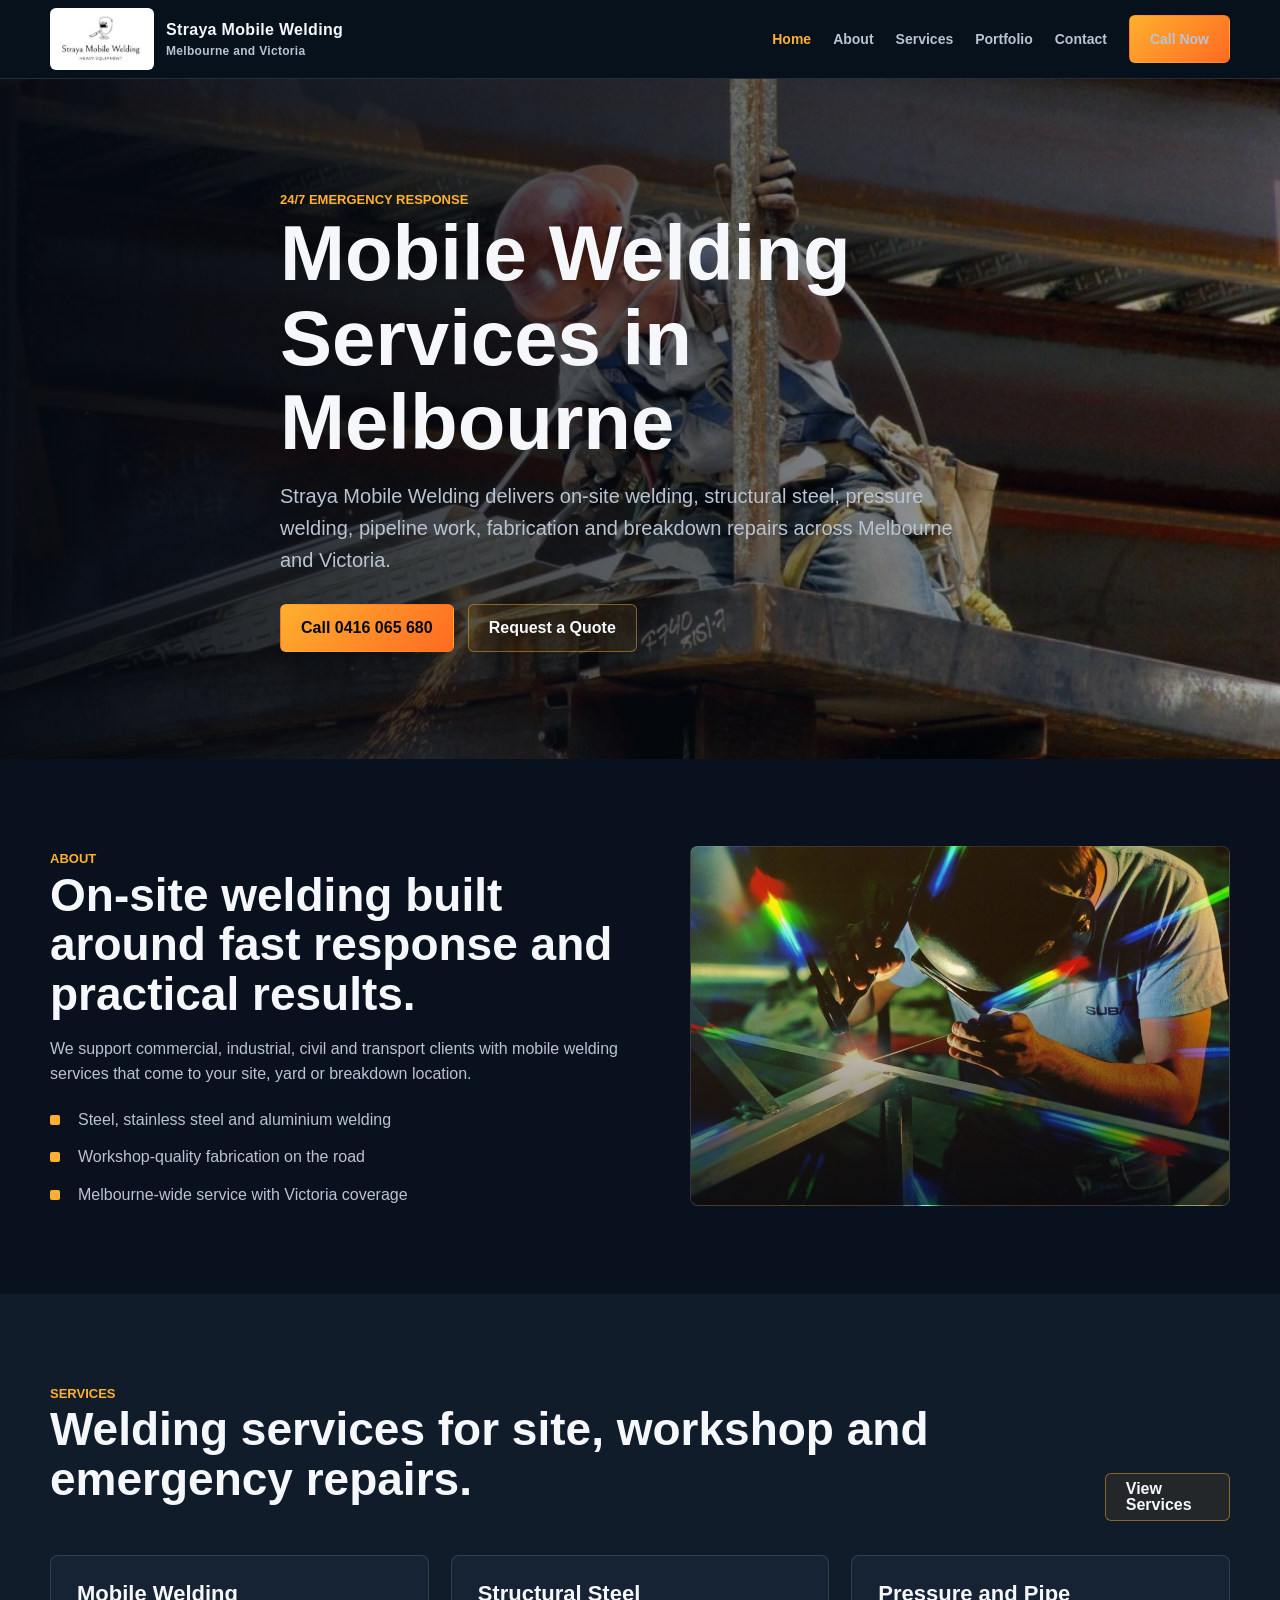
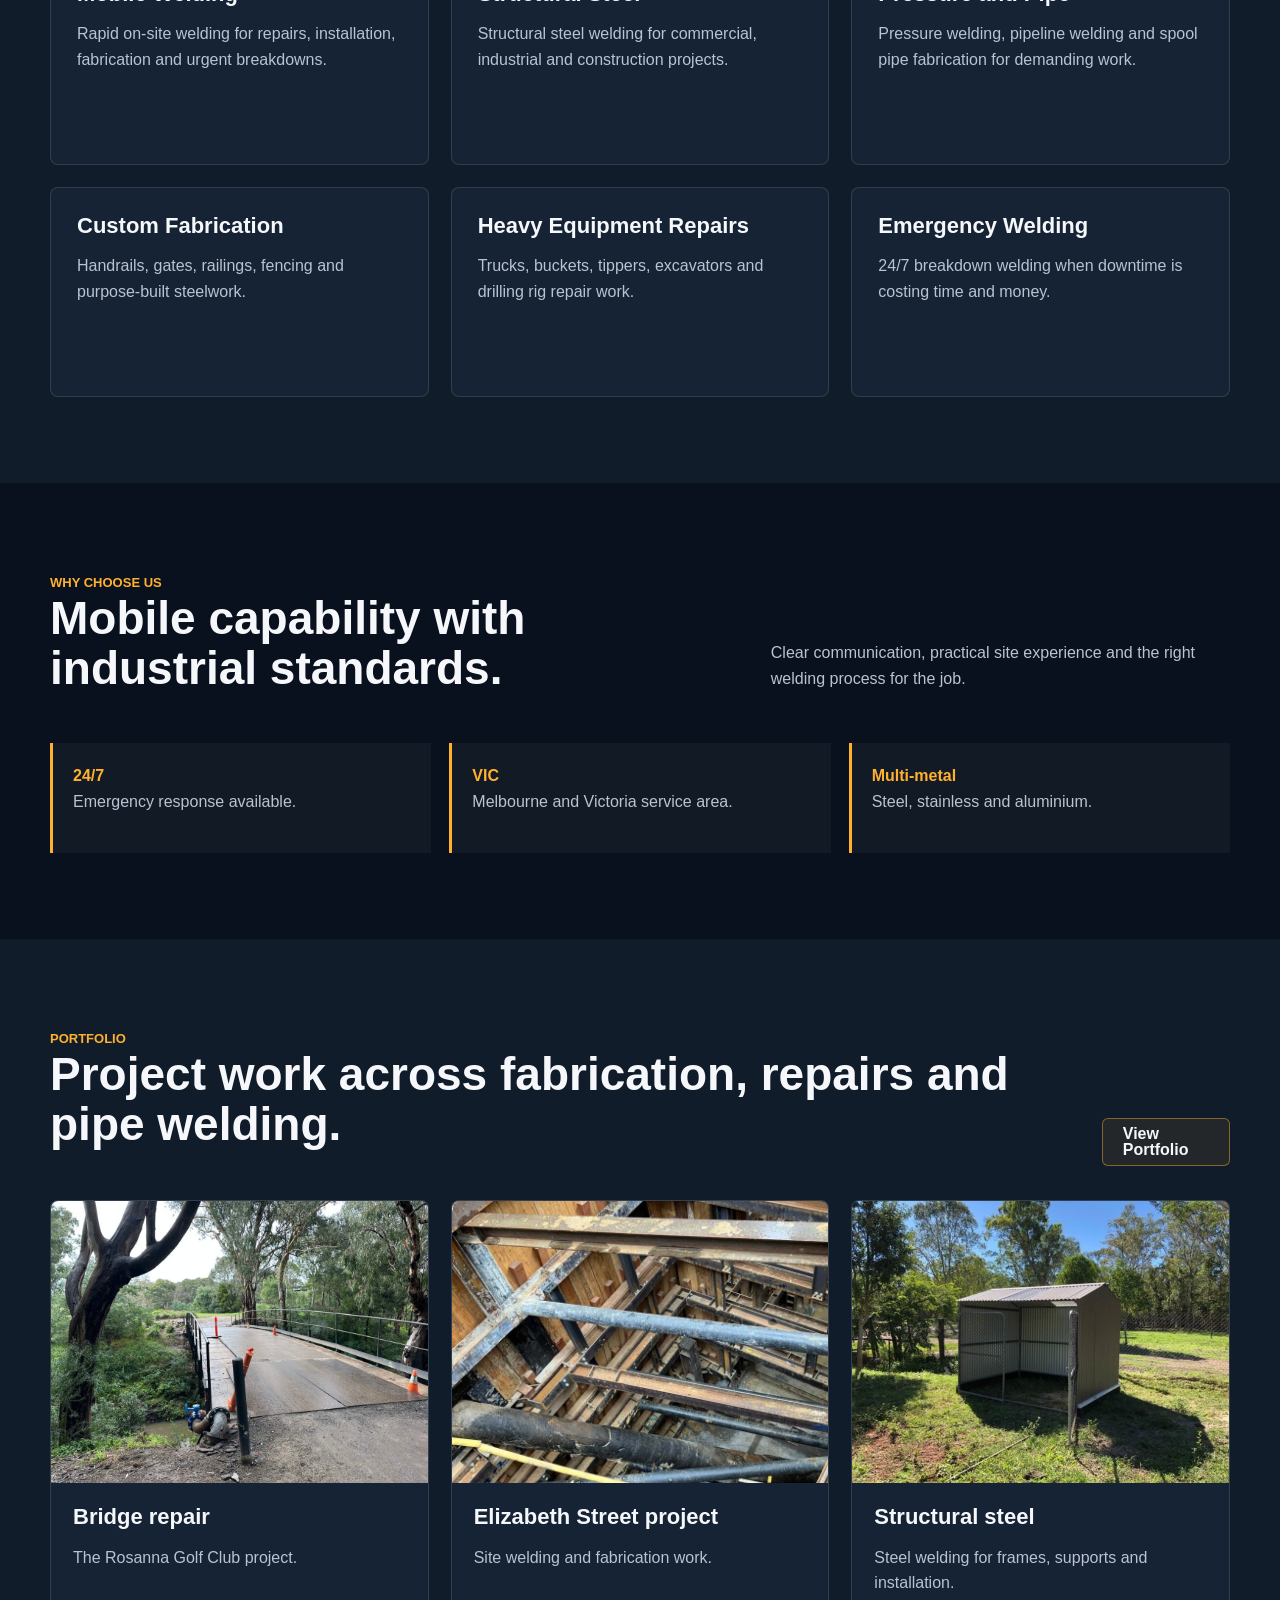
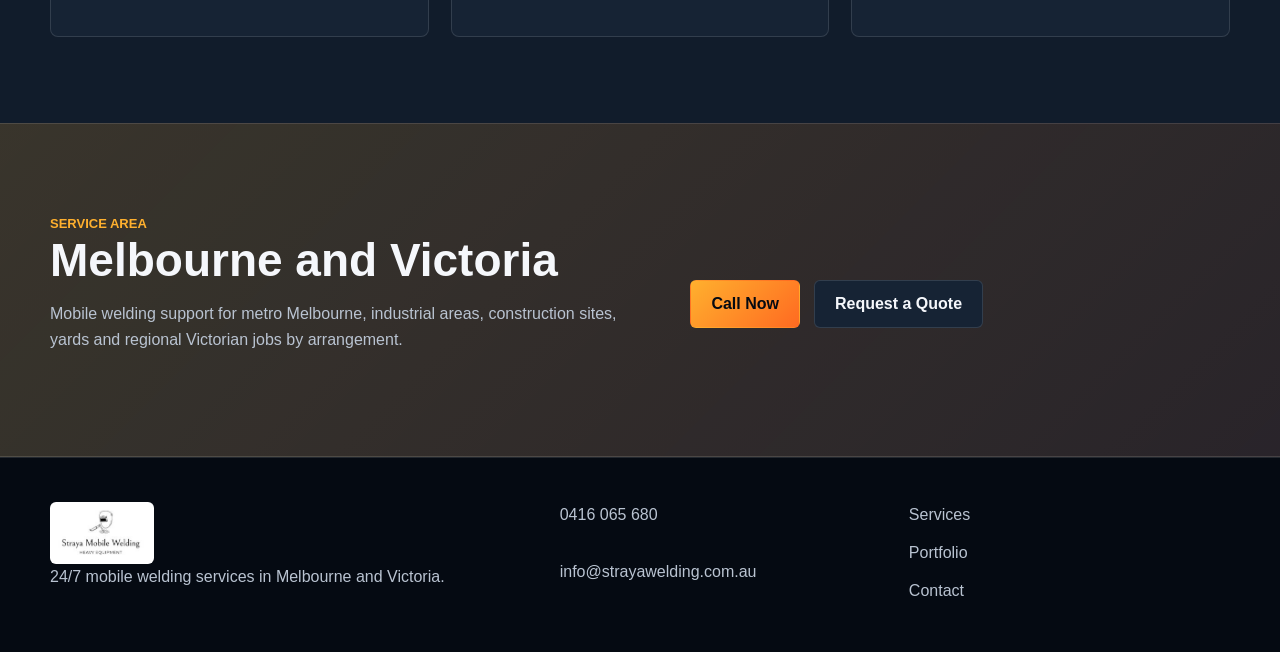
==== index.html @ a780e0a4 "Initial Straya Mobile Welding website rebuild" ====
<!doctype html>
<html lang="en-AU">
<head>
  <meta charset="utf-8">
  <meta name="viewport" content="width=device-width, initial-scale=1">
  <title>Straya Mobile Welding | 24/7 Mobile Welding Services in Melbourne</title>
  <meta name="description" content="Straya Mobile Welding provides 24/7 mobile welding, structural steel, pressure welding, pipeline welding and fabrication services across Melbourne and Victoria.">
  <meta property="og:title" content="Straya Mobile Welding">
  <meta property="og:description" content="24/7 mobile welding services in Melbourne and Victoria.">
  <meta property="og:type" content="website">
  <meta property="og:url" content="https://strayawelding.com.au/">
  <meta property="og:image" content="https://strayawelding.com.au/assets/images/mobile-welding-01.jpg">
  <link rel="stylesheet" href="css/styles.css">
  <script type="application/ld+json">{"@context":"https://schema.org","@type":["LocalBusiness","ProfessionalService"],"name":"Straya Mobile Welding","image":"https://strayawelding.com.au/assets/images/mobile-welding-01.jpg","url":"https://strayawelding.com.au/","telephone":"+61416065680","email":"info@strayawelding.com.au","areaServed":["Melbourne","Victoria"],"priceRange":"$$","description":"24/7 mobile welding services in Melbourne and Victoria."}</script>
</head>
<body>
  <header class="site-header">
    <div class="container nav">
      <a class="brand" href="index.html"><span class="logo-box"><img src="assets/images/logo/straya-mobile-welding-logo.jpg" alt="Straya Mobile Welding logo"></span><span>Straya Mobile Welding<small>Melbourne and Victoria</small></span></a>
      <button class="menu-toggle" data-menu-toggle aria-expanded="false" aria-label="Open menu">=</button>
      <nav class="menu" data-menu>
        <a class="active" href="index.html">Home</a><a href="about.html">About</a><a href="services.html">Services</a><a href="portfolio.html">Portfolio</a><a href="contact.html">Contact</a>
        <a class="btn btn-primary" href="tel:0416065680">Call Now</a>
      </nav>
    </div>
  </header>
  <main>
    <section class="hero">
      <div class="container hero-content">
        <span class="eyebrow">24/7 emergency response</span>
        <h1>Mobile Welding Services in Melbourne</h1>
        <p class="lead">Straya Mobile Welding delivers on-site welding, structural steel, pressure welding, pipeline work, fabrication and breakdown repairs across Melbourne and Victoria.</p>
        <div class="actions"><a class="btn btn-primary" href="tel:0416065680">Call 0416 065 680</a><a class="btn btn-secondary" href="contact.html">Request a Quote</a></div>
      </div>
    </section>
    <section class="section">
      <div class="container split">
        <div>
          <span class="eyebrow">About</span>
          <h2>On-site welding built around fast response and practical results.</h2>
          <p>We support commercial, industrial, civil and transport clients with mobile welding services that come to your site, yard or breakdown location.</p>
          <ul class="feature-list"><li>Steel, stainless steel and aluminium welding</li><li>Workshop-quality fabrication on the road</li><li>Melbourne-wide service with Victoria coverage</li></ul>
        </div>
        <div class="media-panel" aria-hidden="true"></div>
      </div>
    </section>
    <section class="section alt">
      <div class="container">
        <div class="section-head"><div><span class="eyebrow">Services</span><h2>Welding services for site, workshop and emergency repairs.</h2></div><a class="btn btn-secondary" href="services.html">View Services</a></div>
        <div class="grid grid-3">
          <article class="card service-card"><h3>Mobile Welding</h3><p>Rapid on-site welding for repairs, installation, fabrication and urgent breakdowns.</p></article>
          <article class="card service-card"><h3>Structural Steel</h3><p>Structural steel welding for commercial, industrial and construction projects.</p></article>
          <article class="card service-card"><h3>Pressure and Pipe</h3><p>Pressure welding, pipeline welding and spool pipe fabrication for demanding work.</p></article>
          <article class="card service-card"><h3>Custom Fabrication</h3><p>Handrails, gates, railings, fencing and purpose-built steelwork.</p></article>
          <article class="card service-card"><h3>Heavy Equipment Repairs</h3><p>Trucks, buckets, tippers, excavators and drilling rig repair work.</p></article>
          <article class="card service-card"><h3>Emergency Welding</h3><p>24/7 breakdown welding when downtime is costing time and money.</p></article>
        </div>
      </div>
    </section>
    <section class="section">
      <div class="container">
        <div class="section-head"><div><span class="eyebrow">Why choose us</span><h2>Mobile capability with industrial standards.</h2></div><p>Clear communication, practical site experience and the right welding process for the job.</p></div>
        <div class="stats"><div class="stat"><strong>24/7</strong><p>Emergency response available.</p></div><div class="stat"><strong>VIC</strong><p>Melbourne and Victoria service area.</p></div><div class="stat"><strong>Multi-metal</strong><p>Steel, stainless and aluminium.</p></div></div>
      </div>
    </section>
    <section class="section alt">
      <div class="container">
        <div class="section-head"><div><span class="eyebrow">Portfolio</span><h2>Project work across fabrication, repairs and pipe welding.</h2></div><a class="btn btn-secondary" href="portfolio.html">View Portfolio</a></div>
        <div class="grid grid-3">
          <article class="card project-preview"><img src="assets/images/portfolio/bridge-repair-rosanna-golf-club-01.jpg" alt="Bridge repair project at The Rosanna Golf Club" loading="lazy"><div><h3>Bridge repair</h3><p>The Rosanna Golf Club project.</p></div></article>
          <article class="card project-preview"><img src="assets/images/portfolio/elizabeth-street-project-01.jpg" alt="Elizabeth Street welding project" loading="lazy"><div><h3>Elizabeth Street project</h3><p>Site welding and fabrication work.</p></div></article>
          <article class="card project-preview"><img src="assets/images/portfolio/structural-steel-welding-01.jpg" alt="Structural steel welding project" loading="lazy"><div><h3>Structural steel</h3><p>Steel welding for frames, supports and installation.</p></div></article>
        </div>
      </div>
    </section>
    <section class="section cta"><div class="container split"><div><span class="eyebrow">Service area</span><h2>Melbourne and Victoria</h2><p>Mobile welding support for metro Melbourne, industrial areas, construction sites, yards and regional Victorian jobs by arrangement.</p></div><div class="actions"><a class="btn btn-primary" href="tel:0416065680">Call Now</a><a class="btn btn-dark" href="contact.html">Request a Quote</a></div></div></section>
  </main>
  <footer class="site-footer"><div class="container footer-grid"><div><span class="logo-box"><img src="assets/images/logo/straya-mobile-welding-logo.jpg" alt="Straya Mobile Welding logo"></span><p>24/7 mobile welding services in Melbourne and Victoria.</p></div><div class="footer-links"><a href="tel:0416065680">0416 065 680</a><a href="mailto:info@strayawelding.com.au">info@strayawelding.com.au</a></div><div class="footer-links"><a href="services.html">Services</a><a href="portfolio.html">Portfolio</a><a href="contact.html">Contact</a></div></div></footer>
  <script src="js/main.js"></script>
</body>
</html>
---- css/styles.css ----
:root {
  --bg: #08111d;
  --bg-soft: #111c2b;
  --panel: #162334;
  --panel-2: #1d2b3c;
  --text: #f5f7fb;
  --muted: #b9c3d1;
  --line: rgba(255, 255, 255, 0.12);
  --accent: #ffb02e;
  --accent-2: #ff6a21;
  --dark: #050a12;
  --max: 1180px;
}

* {
  box-sizing: border-box;
}

body {
  margin: 0;
  font-family: Arial, Helvetica, sans-serif;
  color: var(--text);
  background: var(--bg);
  line-height: 1.6;
}

img {
  max-width: 100%;
  display: block;
}

a {
  color: inherit;
  text-decoration: none;
}

.container {
  width: min(100% - 32px, var(--max));
  margin: 0 auto;
}

.site-header {
  position: sticky;
  top: 0;
  z-index: 20;
  background: rgba(8, 17, 29, 0.94);
  border-bottom: 1px solid var(--line);
  backdrop-filter: blur(12px);
}

.nav {
  min-height: 78px;
  display: flex;
  align-items: center;
  justify-content: space-between;
  gap: 18px;
}

.brand {
  display: flex;
  align-items: center;
  gap: 12px;
  font-weight: 800;
  letter-spacing: 0.02em;
}

.logo-box {
  width: 104px;
  height: 62px;
  display: grid;
  place-items: center;
  padding: 5px;
  border-radius: 6px;
  background: #fff;
}

.logo-box img {
  width: 100%;
  height: 100%;
  object-fit: contain;
}

.brand small {
  display: block;
  color: var(--muted);
  font-size: 12px;
  font-weight: 700;
}

.menu {
  display: flex;
  align-items: center;
  gap: 22px;
}

.menu a {
  color: var(--muted);
  font-weight: 700;
  font-size: 14px;
}

.menu a:hover,
.menu a.active {
  color: var(--accent);
}

.menu-toggle {
  display: none;
  border: 1px solid var(--line);
  background: var(--panel);
  color: var(--text);
  border-radius: 6px;
  width: 44px;
  height: 44px;
  font-size: 22px;
}

.btn {
  display: inline-flex;
  align-items: center;
  justify-content: center;
  min-height: 48px;
  padding: 0 20px;
  border-radius: 6px;
  border: 1px solid transparent;
  font-weight: 800;
  line-height: 1;
  cursor: pointer;
}

.btn-primary {
  color: var(--dark);
  background: linear-gradient(135deg, var(--accent), var(--accent-2));
}

.btn-secondary {
  color: var(--text);
  border-color: rgba(255, 176, 46, 0.45);
  background: rgba(255, 176, 46, 0.08);
}

.btn-dark {
  color: var(--text);
  background: var(--panel);
  border-color: var(--line);
}

.hero {
  min-height: 680px;
  display: grid;
  align-items: center;
  position: relative;
  overflow: hidden;
  background:
    linear-gradient(90deg, rgba(5, 10, 18, 0.95), rgba(5, 10, 18, 0.7) 44%, rgba(5, 10, 18, 0.22)),
    url("../assets/images/mobile-welding-01.jpg") center right / cover no-repeat;
}

.hero-content {
  max-width: 720px;
  padding: 86px 0;
}

.eyebrow {
  color: var(--accent);
  text-transform: uppercase;
  font-size: 13px;
  font-weight: 900;
}

h1,
h2,
h3 {
  margin: 0 0 16px;
  line-height: 1.08;
}

h1 {
  font-size: clamp(42px, 7vw, 78px);
}

h2 {
  font-size: clamp(30px, 4vw, 46px);
}

h3 {
  font-size: 22px;
}

p {
  margin: 0 0 18px;
  color: var(--muted);
}

.lead {
  font-size: 20px;
  max-width: 680px;
}

.actions {
  display: flex;
  flex-wrap: wrap;
  gap: 14px;
  margin-top: 28px;
}

.section {
  padding: 86px 0;
}

.section.alt {
  background: var(--bg-soft);
}

.section-head {
  display: flex;
  justify-content: space-between;
  align-items: end;
  gap: 28px;
  margin-bottom: 34px;
}

.section-head p {
  max-width: 560px;
}

.grid {
  display: grid;
  gap: 22px;
}

.grid-2 {
  grid-template-columns: repeat(2, minmax(0, 1fr));
}

.grid-3 {
  grid-template-columns: repeat(3, minmax(0, 1fr));
}

.card {
  background: var(--panel);
  border: 1px solid var(--line);
  border-radius: 8px;
  padding: 26px;
}

.card strong,
.stat strong {
  color: var(--accent);
}

.service-card {
  min-height: 210px;
}

.split {
  display: grid;
  grid-template-columns: 1.05fr 0.95fr;
  gap: 44px;
  align-items: center;
}

.feature-list {
  list-style: none;
  padding: 0;
  margin: 20px 0 0;
  display: grid;
  gap: 12px;
}

.feature-list li {
  padding-left: 28px;
  position: relative;
  color: var(--muted);
}

.feature-list li::before {
  content: "";
  position: absolute;
  left: 0;
  top: 8px;
  width: 10px;
  height: 10px;
  background: var(--accent);
  border-radius: 2px;
}

.media-panel {
  min-height: 360px;
  border-radius: 8px;
  border: 1px solid var(--line);
  background:
    linear-gradient(135deg, rgba(255, 176, 46, 0.18), rgba(255, 106, 33, 0.08)),
    url("../assets/images/fabrication-01.jpg") center / cover no-repeat;
  position: relative;
  overflow: hidden;
}

.media-panel::after {
  content: "";
  position: absolute;
  inset: 0;
  background: linear-gradient(180deg, transparent 35%, rgba(5, 10, 18, 0.72));
}

.stats {
  display: grid;
  grid-template-columns: repeat(3, minmax(0, 1fr));
  gap: 18px;
  margin-top: 28px;
}

.stat {
  padding: 20px;
  border-left: 3px solid var(--accent);
  background: rgba(255, 255, 255, 0.04);
}

.portfolio-card {
  min-height: 190px;
}

.image-card {
  overflow: hidden;
  padding: 0;
}

.image-card a {
  display: grid;
  color: inherit;
}

.image-card img {
  width: 100%;
  aspect-ratio: 4 / 3;
  object-fit: cover;
  background: var(--panel-2);
}

.image-card-body {
  padding: 18px;
}

.image-card-body h3 {
  font-size: 18px;
  margin-bottom: 8px;
}

.gallery-section + .gallery-section {
  margin-top: 54px;
}

.gallery-section h2 {
  font-size: clamp(26px, 3vw, 36px);
}

.gallery-grid {
  display: grid;
  grid-template-columns: repeat(3, minmax(0, 1fr));
  gap: 20px;
}

.project-preview {
  padding: 0;
  overflow: hidden;
}

.project-preview img {
  width: 100%;
  aspect-ratio: 4 / 3;
  object-fit: cover;
}

.project-preview div {
  padding: 22px;
}

.cta {
  background: linear-gradient(135deg, rgba(255, 176, 46, 0.17), rgba(255, 106, 33, 0.1)), var(--bg-soft);
  border-top: 1px solid var(--line);
  border-bottom: 1px solid var(--line);
}

.page-hero {
  padding: 94px 0 70px;
  background:
    linear-gradient(90deg, rgba(5, 10, 18, 0.96), rgba(8, 17, 29, 0.86)),
    url("../assets/images/structural-steel-01.jpg") center / cover no-repeat;
}

.form {
  display: grid;
  gap: 16px;
}

.form-row {
  display: grid;
  grid-template-columns: repeat(2, minmax(0, 1fr));
  gap: 16px;
}

label {
  display: grid;
  gap: 7px;
  color: var(--text);
  font-weight: 800;
}

input,
select,
textarea {
  width: 100%;
  border: 1px solid var(--line);
  border-radius: 6px;
  background: #0c1725;
  color: var(--text);
  padding: 13px 14px;
  font: inherit;
}

textarea {
  min-height: 150px;
  resize: vertical;
}

.hp-field {
  position: absolute;
  left: -9999px;
}

.notice {
  padding: 14px 16px;
  border-radius: 6px;
  margin-bottom: 18px;
  display: none;
}

.notice.show {
  display: block;
}

.notice.success {
  background: rgba(39, 174, 96, 0.16);
  border: 1px solid rgba(39, 174, 96, 0.5);
}

.notice.error {
  background: rgba(231, 76, 60, 0.16);
  border: 1px solid rgba(231, 76, 60, 0.5);
}

.site-footer {
  padding: 44px 0;
  background: var(--dark);
  border-top: 1px solid var(--line);
}

.footer-grid {
  display: grid;
  grid-template-columns: 1.2fr 0.8fr 0.8fr;
  gap: 28px;
}

.footer-links {
  display: grid;
  gap: 8px;
}

.footer-links a {
  color: var(--muted);
}

@media (max-width: 860px) {
  .menu-toggle {
    display: block;
  }

  .menu {
    position: absolute;
    top: 78px;
    left: 0;
    right: 0;
    display: none;
    flex-direction: column;
    align-items: stretch;
    padding: 18px 16px 24px;
    background: var(--bg);
    border-bottom: 1px solid var(--line);
  }

  .menu.open {
    display: flex;
  }

  .menu a,
  .menu .btn {
    width: 100%;
  }

  .hero {
    min-height: 620px;
    background-position: center;
  }

  .section-head,
  .split,
  .grid-2,
  .grid-3,
  .gallery-grid,
  .footer-grid,
  .form-row {
    grid-template-columns: 1fr;
  }

  .section-head {
    align-items: start;
  }

  .stats {
    grid-template-columns: 1fr;
  }
}

@media (max-width: 520px) {
  .container {
    width: min(100% - 24px, var(--max));
  }

  .hero-content {
    padding: 64px 0;
  }

  .actions .btn {
    width: 100%;
  }

  .section {
    padding: 64px 0;
  }
}
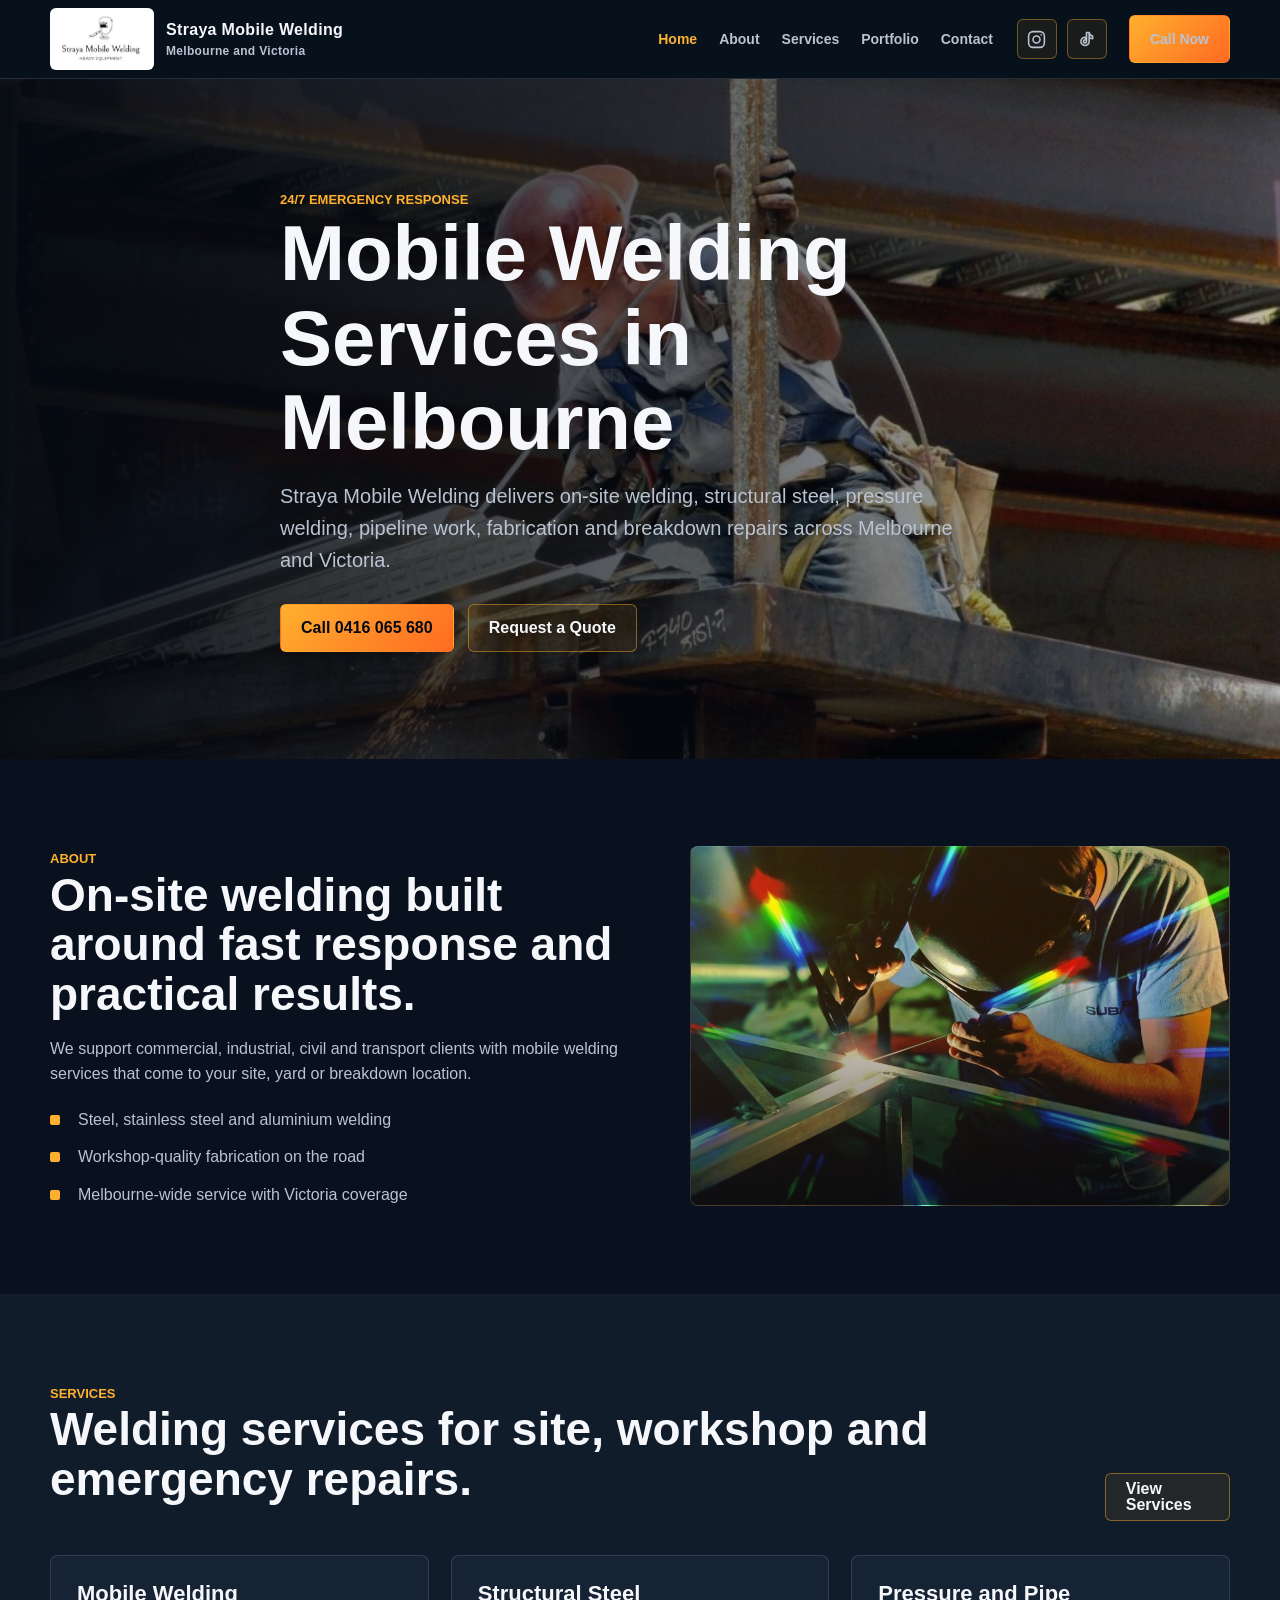
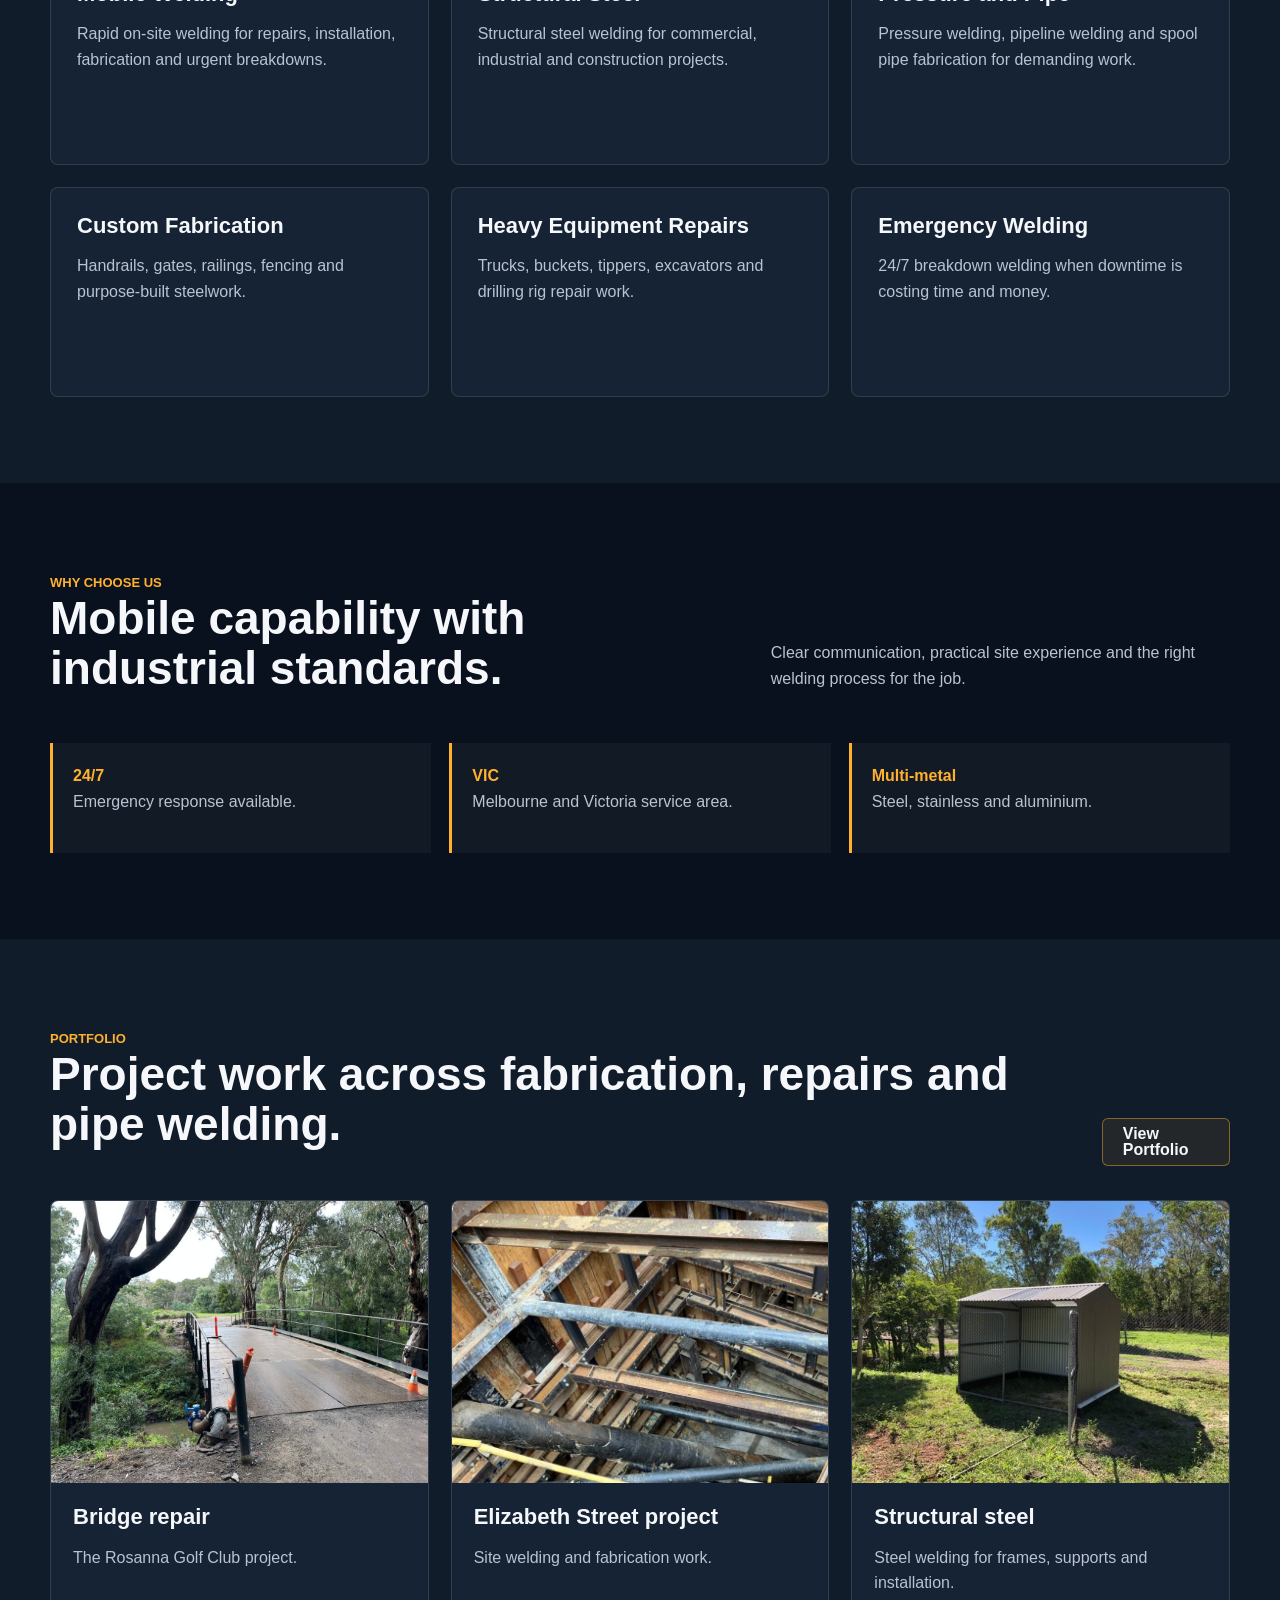
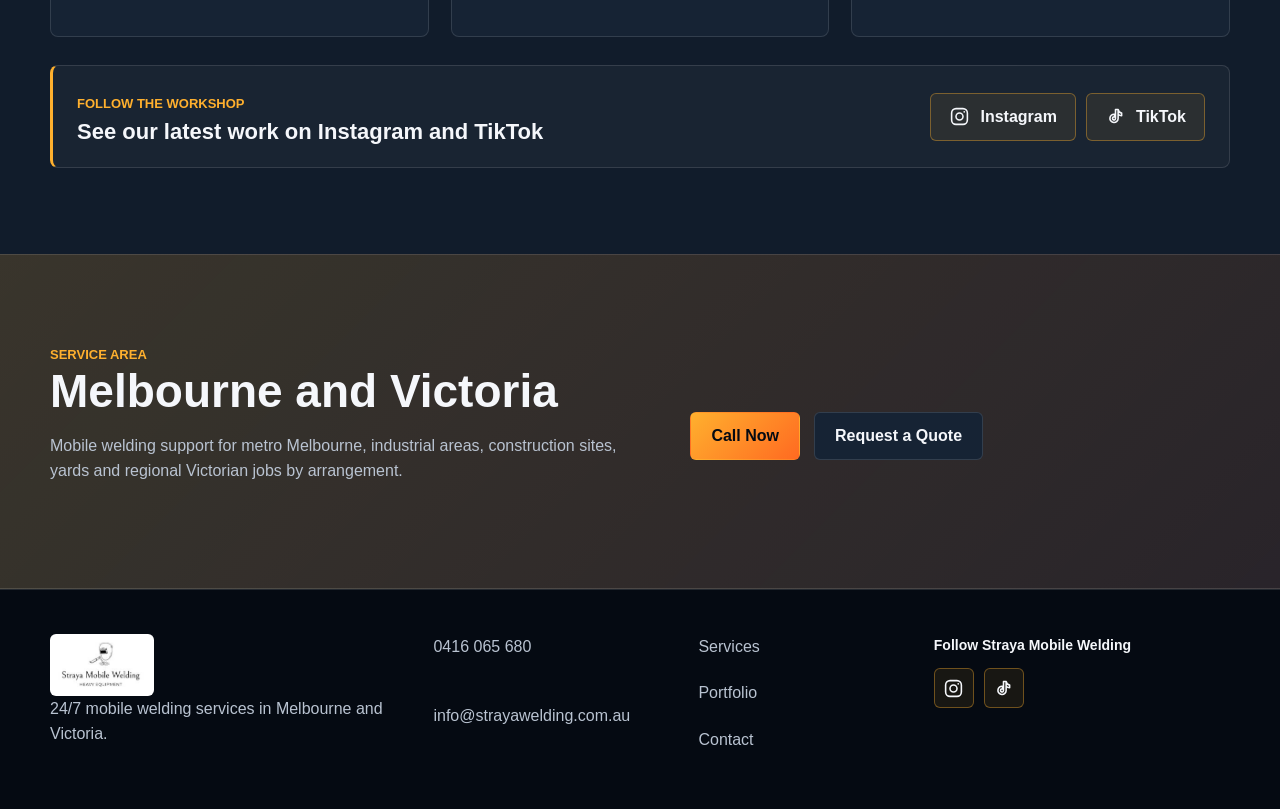
==== commit b2e1f96b: "Add Instagram and TikTok links" ====
--- a/index.html
+++ b/index.html
@@ -1,10 +1,11 @@
-<!doctype html>
+﻿<!doctype html>
 <html lang="en-AU">
 <head>
   <meta charset="utf-8">
   <meta name="viewport" content="width=device-width, initial-scale=1">
   <title>Straya Mobile Welding | 24/7 Mobile Welding Services in Melbourne</title>
   <meta name="description" content="Straya Mobile Welding provides 24/7 mobile welding, structural steel, pressure welding, pipeline welding and fabrication services across Melbourne and Victoria.">
+  <link rel="canonical" href="https://strayawelding.com.au/">
   <meta property="og:title" content="Straya Mobile Welding">
   <meta property="og:description" content="24/7 mobile welding services in Melbourne and Victoria.">
   <meta property="og:type" content="website">
@@ -16,10 +17,11 @@
 <body>
   <header class="site-header">
     <div class="container nav">
-      <a class="brand" href="index.html"><span class="logo-box"><img src="assets/images/logo/straya-mobile-welding-logo.jpg" alt="Straya Mobile Welding logo"></span><span>Straya Mobile Welding<small>Melbourne and Victoria</small></span></a>
+      <a class="brand" href="/"><span class="logo-box"><img src="assets/images/logo/straya-mobile-welding-logo.jpg" alt="Straya Mobile Welding logo"></span><span>Straya Mobile Welding<small>Melbourne and Victoria</small></span></a>
       <button class="menu-toggle" data-menu-toggle aria-expanded="false" aria-label="Open menu">=</button>
       <nav class="menu" data-menu>
-        <a class="active" href="index.html">Home</a><a href="about.html">About</a><a href="services.html">Services</a><a href="portfolio.html">Portfolio</a><a href="contact.html">Contact</a>
+        <a class="active" href="/">Home</a><a href="/about">About</a><a href="/services">Services</a><a href="/portfolio">Portfolio</a><a href="/contact">Contact</a>
+        <span class="nav-socials" aria-label="Social media"><a class="social-icon" href="https://www.instagram.com/strayametalfabrication/" target="_blank" rel="noopener noreferrer" aria-label="Straya Mobile Welding on Instagram"><svg aria-hidden="true" viewBox="0 0 24 24"><rect x="3" y="3" width="18" height="18" rx="5"></rect><circle cx="12" cy="12" r="4"></circle><circle class="icon-fill" cx="17.4" cy="6.7" r="1"></circle></svg></a><a class="social-icon" href="https://www.tiktok.com/@smf7445" target="_blank" rel="noopener noreferrer" aria-label="Straya Mobile Welding on TikTok"><svg aria-hidden="true" viewBox="0 0 24 24"><path d="M15 4v10.2a4.7 4.7 0 1 1-4-4.65v3.1a1.7 1.7 0 1 0 1 1.55V4h3Zm0 0c.4 2.3 1.75 3.65 4 4v3.1A7 7 0 0 1 15 9.4"></path></svg></a></span>
         <a class="btn btn-primary" href="tel:0416065680">Call Now</a>
       </nav>
     </div>
@@ -30,7 +32,7 @@
         <span class="eyebrow">24/7 emergency response</span>
         <h1>Mobile Welding Services in Melbourne</h1>
         <p class="lead">Straya Mobile Welding delivers on-site welding, structural steel, pressure welding, pipeline work, fabrication and breakdown repairs across Melbourne and Victoria.</p>
-        <div class="actions"><a class="btn btn-primary" href="tel:0416065680">Call 0416 065 680</a><a class="btn btn-secondary" href="contact.html">Request a Quote</a></div>
+        <div class="actions"><a class="btn btn-primary" href="tel:0416065680">Call 0416 065 680</a><a class="btn btn-secondary" href="/contact">Request a Quote</a></div>
       </div>
     </section>
     <section class="section">
@@ -46,7 +48,7 @@
     </section>
     <section class="section alt">
       <div class="container">
-        <div class="section-head"><div><span class="eyebrow">Services</span><h2>Welding services for site, workshop and emergency repairs.</h2></div><a class="btn btn-secondary" href="services.html">View Services</a></div>
+        <div class="section-head"><div><span class="eyebrow">Services</span><h2>Welding services for site, workshop and emergency repairs.</h2></div><a class="btn btn-secondary" href="/services">View Services</a></div>
         <div class="grid grid-3">
           <article class="card service-card"><h3>Mobile Welding</h3><p>Rapid on-site welding for repairs, installation, fabrication and urgent breakdowns.</p></article>
           <article class="card service-card"><h3>Structural Steel</h3><p>Structural steel welding for commercial, industrial and construction projects.</p></article>
@@ -65,17 +67,19 @@
     </section>
     <section class="section alt">
       <div class="container">
-        <div class="section-head"><div><span class="eyebrow">Portfolio</span><h2>Project work across fabrication, repairs and pipe welding.</h2></div><a class="btn btn-secondary" href="portfolio.html">View Portfolio</a></div>
+        <div class="section-head"><div><span class="eyebrow">Portfolio</span><h2>Project work across fabrication, repairs and pipe welding.</h2></div><a class="btn btn-secondary" href="/portfolio">View Portfolio</a></div>
         <div class="grid grid-3">
           <article class="card project-preview"><img src="assets/images/portfolio/bridge-repair-rosanna-golf-club-01.jpg" alt="Bridge repair project at The Rosanna Golf Club" loading="lazy"><div><h3>Bridge repair</h3><p>The Rosanna Golf Club project.</p></div></article>
           <article class="card project-preview"><img src="assets/images/portfolio/elizabeth-street-project-01.jpg" alt="Elizabeth Street welding project" loading="lazy"><div><h3>Elizabeth Street project</h3><p>Site welding and fabrication work.</p></div></article>
           <article class="card project-preview"><img src="assets/images/portfolio/structural-steel-welding-01.jpg" alt="Structural steel welding project" loading="lazy"><div><h3>Structural steel</h3><p>Steel welding for frames, supports and installation.</p></div></article>
         </div>
+        <div class="social-cta"><div><span class="eyebrow">Follow the workshop</span><h3>See our latest work on Instagram and TikTok</h3></div><div class="social-buttons"><a class="social-button" href="https://www.instagram.com/strayametalfabrication/" target="_blank" rel="noopener noreferrer"><svg aria-hidden="true" viewBox="0 0 24 24"><rect x="3" y="3" width="18" height="18" rx="5"></rect><circle cx="12" cy="12" r="4"></circle><circle class="icon-fill" cx="17.4" cy="6.7" r="1"></circle></svg><span>Instagram</span></a><a class="social-button" href="https://www.tiktok.com/@smf7445" target="_blank" rel="noopener noreferrer"><svg aria-hidden="true" viewBox="0 0 24 24"><path d="M15 4v10.2a4.7 4.7 0 1 1-4-4.65v3.1a1.7 1.7 0 1 0 1 1.55V4h3Zm0 0c.4 2.3 1.75 3.65 4 4v3.1A7 7 0 0 1 15 9.4"></path></svg><span>TikTok</span></a></div></div>
       </div>
     </section>
-    <section class="section cta"><div class="container split"><div><span class="eyebrow">Service area</span><h2>Melbourne and Victoria</h2><p>Mobile welding support for metro Melbourne, industrial areas, construction sites, yards and regional Victorian jobs by arrangement.</p></div><div class="actions"><a class="btn btn-primary" href="tel:0416065680">Call Now</a><a class="btn btn-dark" href="contact.html">Request a Quote</a></div></div></section>
+    <section class="section cta"><div class="container split"><div><span class="eyebrow">Service area</span><h2>Melbourne and Victoria</h2><p>Mobile welding support for metro Melbourne, industrial areas, construction sites, yards and regional Victorian jobs by arrangement.</p></div><div class="actions"><a class="btn btn-primary" href="tel:0416065680">Call Now</a><a class="btn btn-dark" href="/contact">Request a Quote</a></div></div></section>
   </main>
-  <footer class="site-footer"><div class="container footer-grid"><div><span class="logo-box"><img src="assets/images/logo/straya-mobile-welding-logo.jpg" alt="Straya Mobile Welding logo"></span><p>24/7 mobile welding services in Melbourne and Victoria.</p></div><div class="footer-links"><a href="tel:0416065680">0416 065 680</a><a href="mailto:info@strayawelding.com.au">info@strayawelding.com.au</a></div><div class="footer-links"><a href="services.html">Services</a><a href="portfolio.html">Portfolio</a><a href="contact.html">Contact</a></div></div></footer>
+  <footer class="site-footer"><div class="container footer-grid"><div><span class="logo-box"><img src="assets/images/logo/straya-mobile-welding-logo.jpg" alt="Straya Mobile Welding logo"></span><p>24/7 mobile welding services in Melbourne and Victoria.</p></div><div class="footer-links"><a href="tel:0416065680">0416 065 680</a><a href="mailto:info@strayawelding.com.au">info@strayawelding.com.au</a></div><div class="footer-links"><a href="/services">Services</a><a href="/portfolio">Portfolio</a><a href="/contact">Contact</a></div><div class="footer-social"><strong>Follow Straya Mobile Welding</strong><div class="social-buttons"><a class="social-icon" href="https://www.instagram.com/strayametalfabrication/" target="_blank" rel="noopener noreferrer" aria-label="Follow Straya Mobile Welding on Instagram"><svg aria-hidden="true" viewBox="0 0 24 24"><rect x="3" y="3" width="18" height="18" rx="5"></rect><circle cx="12" cy="12" r="4"></circle><circle class="icon-fill" cx="17.4" cy="6.7" r="1"></circle></svg></a><a class="social-icon" href="https://www.tiktok.com/@smf7445" target="_blank" rel="noopener noreferrer" aria-label="Follow Straya Mobile Welding on TikTok"><svg aria-hidden="true" viewBox="0 0 24 24"><path d="M15 4v10.2a4.7 4.7 0 1 1-4-4.65v3.1a1.7 1.7 0 1 0 1 1.55V4h3Zm0 0c.4 2.3 1.75 3.65 4 4v3.1A7 7 0 0 1 15 9.4"></path></svg></a></div></div></div></footer>
   <script src="js/main.js"></script>
 </body>
 </html>
+
--- a/css/styles.css
+++ b/css/styles.css
@@ -104,6 +104,87 @@
   color: var(--accent);
 }
 
+.nav-socials,
+.social-buttons {
+  display: flex;
+  align-items: center;
+  gap: 10px;
+}
+
+.menu .nav-socials {
+  padding-left: 2px;
+}
+
+.social-icon,
+.social-button {
+  display: inline-flex;
+  align-items: center;
+  justify-content: center;
+  border: 1px solid rgba(255, 176, 46, 0.38);
+  background: rgba(255, 176, 46, 0.08);
+  color: var(--text);
+  transition: border-color 0.2s ease, background 0.2s ease, color 0.2s ease, transform 0.2s ease;
+}
+
+.social-icon {
+  width: 40px;
+  height: 40px;
+  border-radius: 6px;
+}
+
+.social-icon svg,
+.social-button svg {
+  width: 21px;
+  height: 21px;
+  fill: none;
+  stroke: currentColor;
+  stroke-width: 1.8;
+  stroke-linecap: round;
+  stroke-linejoin: round;
+}
+
+.social-icon .icon-fill,
+.social-button .icon-fill {
+  fill: currentColor;
+  stroke: none;
+}
+
+.social-icon:hover,
+.social-icon:focus-visible,
+.social-button:hover,
+.social-button:focus-visible {
+  color: var(--dark);
+  border-color: var(--accent);
+  background: var(--accent);
+  transform: translateY(-2px);
+  outline: none;
+}
+
+.social-button {
+  min-height: 48px;
+  gap: 10px;
+  padding: 0 18px;
+  border-radius: 6px;
+  font-weight: 800;
+}
+
+.social-cta {
+  display: flex;
+  align-items: center;
+  justify-content: space-between;
+  gap: 24px;
+  margin-top: 28px;
+  padding: 24px;
+  border: 1px solid var(--line);
+  border-left: 3px solid var(--accent);
+  border-radius: 8px;
+  background: rgba(255, 255, 255, 0.035);
+}
+
+.social-cta h3 {
+  margin: 4px 0 0;
+}
+
 .menu-toggle {
   display: none;
   border: 1px solid var(--line);
@@ -449,6 +530,47 @@
   border: 1px solid rgba(231, 76, 60, 0.5);
 }
 
+.contact-socials {
+  display: grid;
+  gap: 12px;
+  margin-top: 26px;
+  padding-top: 24px;
+  border-top: 1px solid var(--line);
+}
+
+.social-detail {
+  display: flex;
+  align-items: center;
+  gap: 12px;
+  padding: 10px;
+  margin: 0 -10px;
+  border-radius: 8px;
+  transition: background 0.2s ease;
+}
+
+.social-detail:hover,
+.social-detail:focus-visible {
+  background: rgba(255, 176, 46, 0.08);
+  outline: none;
+}
+
+.social-detail:hover .social-icon,
+.social-detail:focus-visible .social-icon {
+  color: var(--dark);
+  border-color: var(--accent);
+  background: var(--accent);
+}
+
+.social-detail strong,
+.social-detail small {
+  display: block;
+}
+
+.social-detail small {
+  color: var(--muted);
+  line-height: 1.4;
+}
+
 .site-footer {
   padding: 44px 0;
   background: var(--dark);
@@ -457,7 +579,7 @@
 
 .footer-grid {
   display: grid;
-  grid-template-columns: 1.2fr 0.8fr 0.8fr;
+  grid-template-columns: 1.2fr 0.8fr 0.7fr 1fr;
   gap: 28px;
 }
 
@@ -468,6 +590,12 @@
 
 .footer-links a {
   color: var(--muted);
+}
+
+.footer-social strong {
+  display: block;
+  margin-bottom: 12px;
+  font-size: 14px;
 }
 
 @media (max-width: 860px) {
@@ -497,6 +625,15 @@
     width: 100%;
   }
 
+  .menu .nav-socials {
+    width: 100%;
+    padding: 4px 0 0;
+  }
+
+  .menu .social-icon {
+    width: 48px;
+  }
+
   .hero {
     min-height: 620px;
     background-position: center;
@@ -519,6 +656,11 @@
   .stats {
     grid-template-columns: 1fr;
   }
+
+  .social-cta {
+    align-items: flex-start;
+    flex-direction: column;
+  }
 }
 
 @media (max-width: 520px) {
@@ -534,6 +676,11 @@
     width: 100%;
   }
 
+  .social-cta .social-buttons,
+  .social-cta .social-button {
+    width: 100%;
+  }
+
   .section {
     padding: 64px 0;
   }
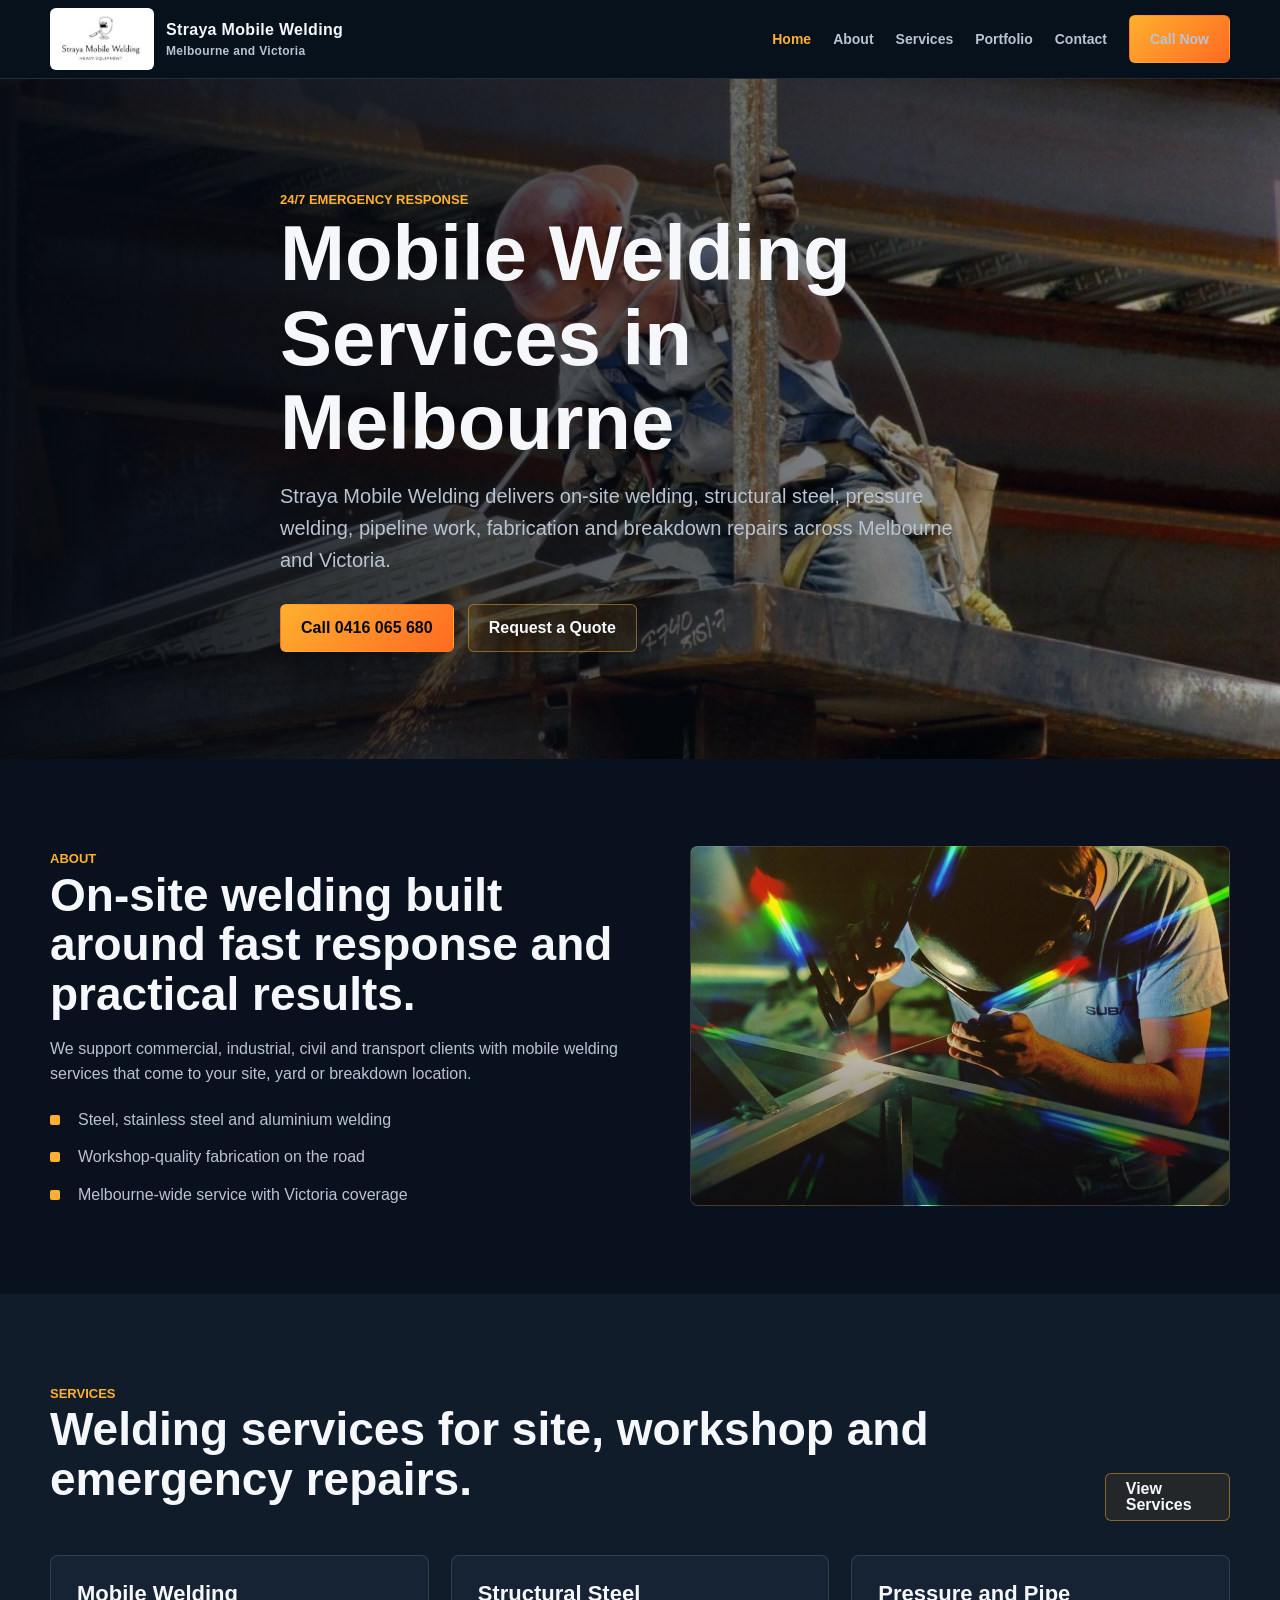
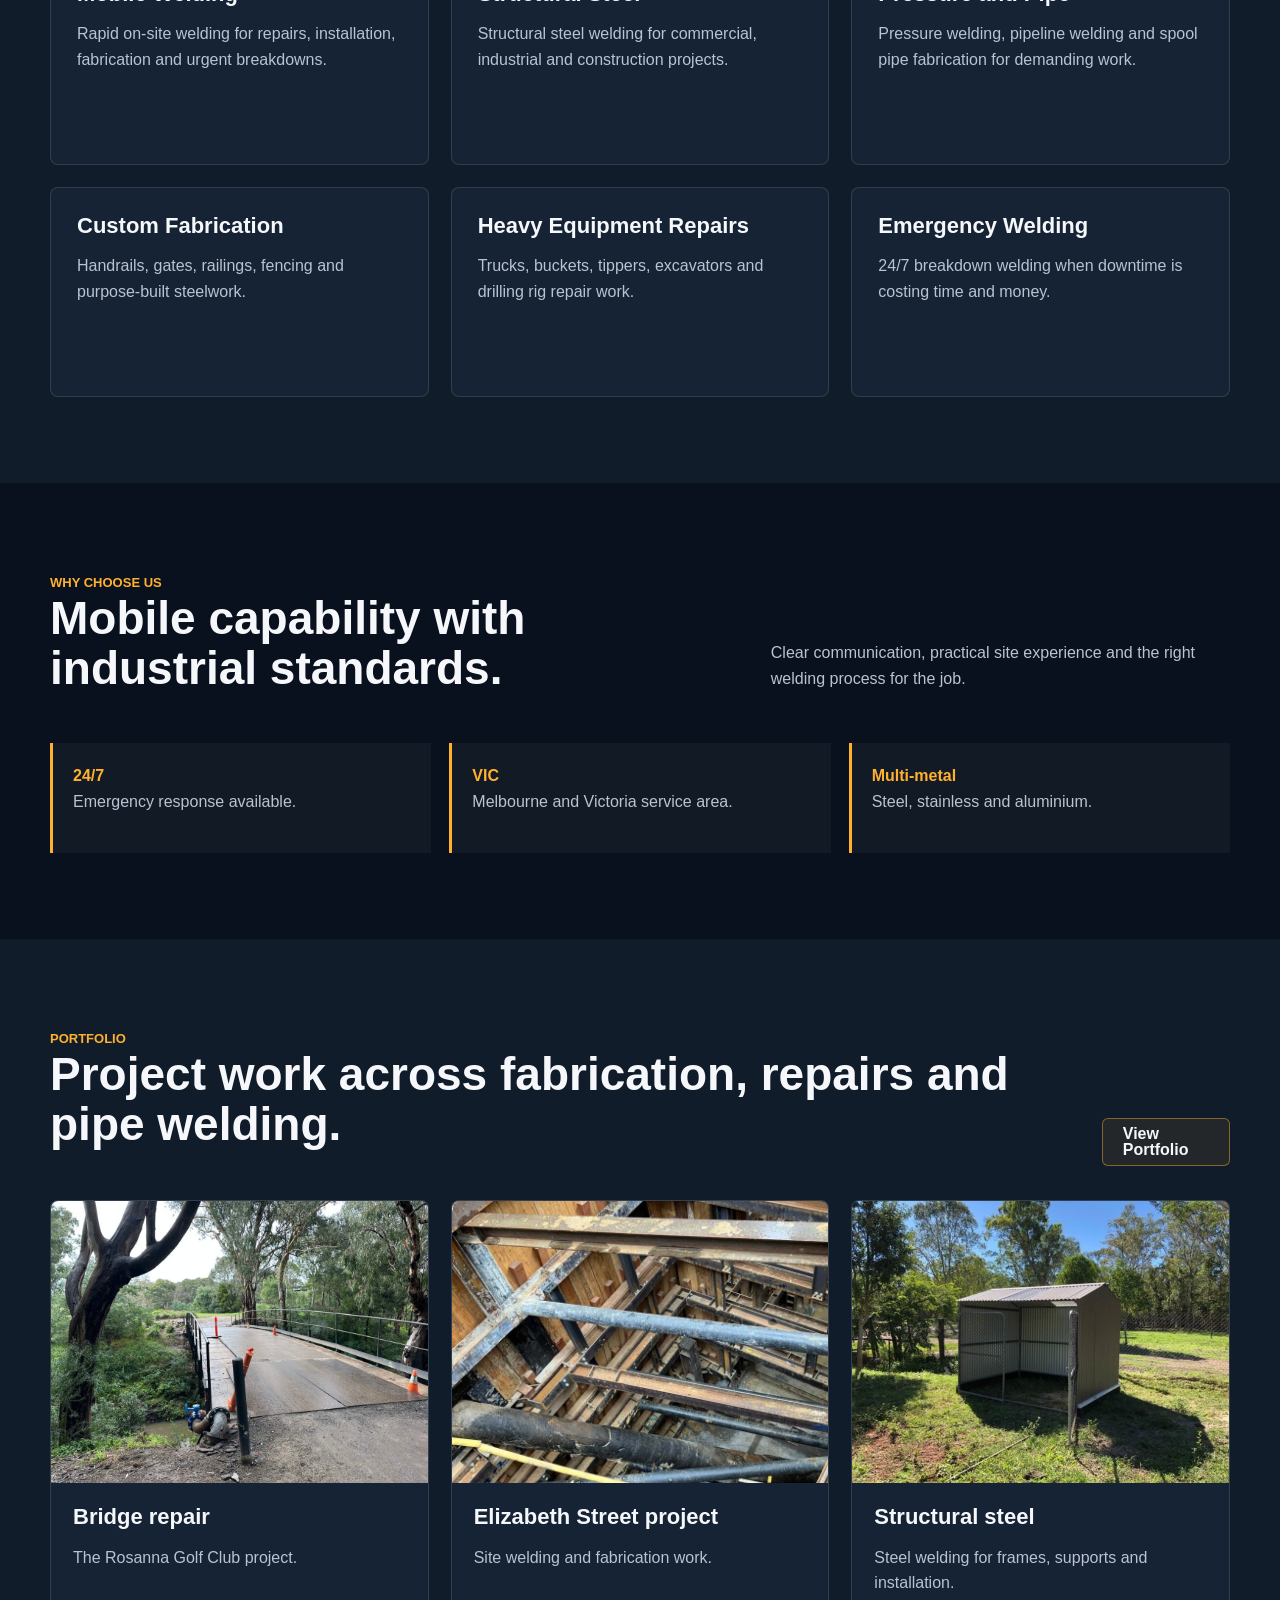
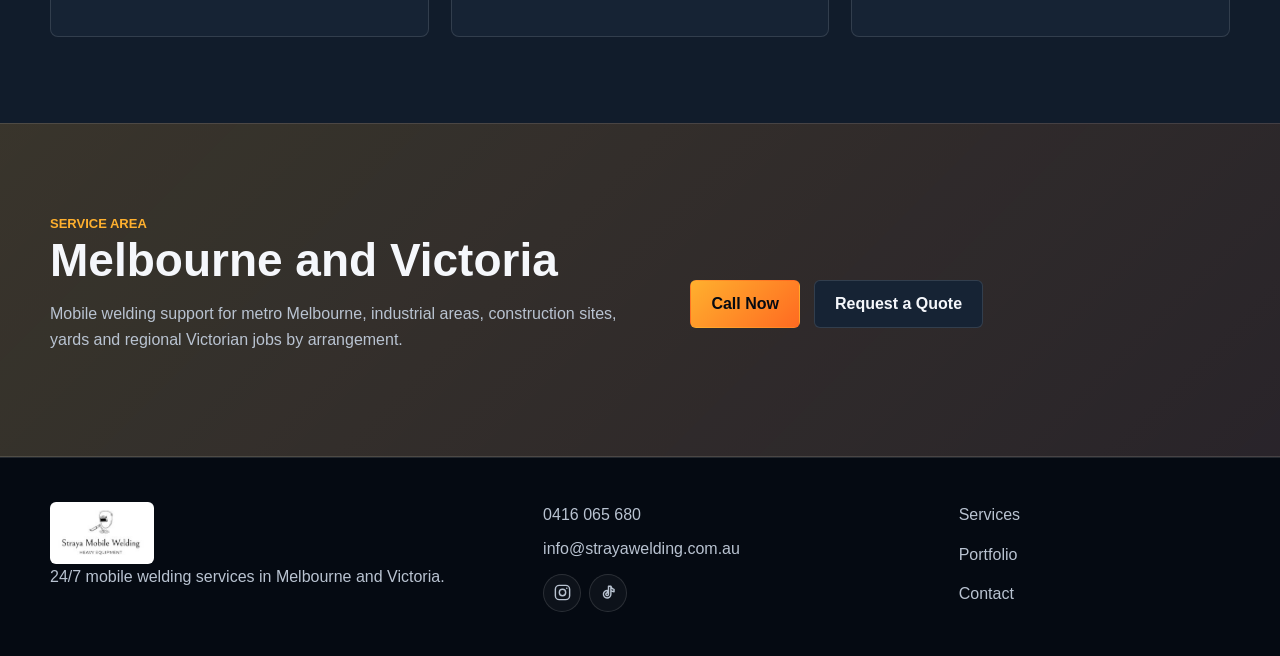
==== commit 84bd1971: "Refine social media link design" ====
--- a/index.html
+++ b/index.html
@@ -21,7 +21,6 @@
       <button class="menu-toggle" data-menu-toggle aria-expanded="false" aria-label="Open menu">=</button>
       <nav class="menu" data-menu>
         <a class="active" href="/">Home</a><a href="/about">About</a><a href="/services">Services</a><a href="/portfolio">Portfolio</a><a href="/contact">Contact</a>
-        <span class="nav-socials" aria-label="Social media"><a class="social-icon" href="https://www.instagram.com/strayametalfabrication/" target="_blank" rel="noopener noreferrer" aria-label="Straya Mobile Welding on Instagram"><svg aria-hidden="true" viewBox="0 0 24 24"><rect x="3" y="3" width="18" height="18" rx="5"></rect><circle cx="12" cy="12" r="4"></circle><circle class="icon-fill" cx="17.4" cy="6.7" r="1"></circle></svg></a><a class="social-icon" href="https://www.tiktok.com/@smf7445" target="_blank" rel="noopener noreferrer" aria-label="Straya Mobile Welding on TikTok"><svg aria-hidden="true" viewBox="0 0 24 24"><path d="M15 4v10.2a4.7 4.7 0 1 1-4-4.65v3.1a1.7 1.7 0 1 0 1 1.55V4h3Zm0 0c.4 2.3 1.75 3.65 4 4v3.1A7 7 0 0 1 15 9.4"></path></svg></a></span>
         <a class="btn btn-primary" href="tel:0416065680">Call Now</a>
       </nav>
     </div>
@@ -73,12 +72,11 @@
           <article class="card project-preview"><img src="assets/images/portfolio/elizabeth-street-project-01.jpg" alt="Elizabeth Street welding project" loading="lazy"><div><h3>Elizabeth Street project</h3><p>Site welding and fabrication work.</p></div></article>
           <article class="card project-preview"><img src="assets/images/portfolio/structural-steel-welding-01.jpg" alt="Structural steel welding project" loading="lazy"><div><h3>Structural steel</h3><p>Steel welding for frames, supports and installation.</p></div></article>
         </div>
-        <div class="social-cta"><div><span class="eyebrow">Follow the workshop</span><h3>See our latest work on Instagram and TikTok</h3></div><div class="social-buttons"><a class="social-button" href="https://www.instagram.com/strayametalfabrication/" target="_blank" rel="noopener noreferrer"><svg aria-hidden="true" viewBox="0 0 24 24"><rect x="3" y="3" width="18" height="18" rx="5"></rect><circle cx="12" cy="12" r="4"></circle><circle class="icon-fill" cx="17.4" cy="6.7" r="1"></circle></svg><span>Instagram</span></a><a class="social-button" href="https://www.tiktok.com/@smf7445" target="_blank" rel="noopener noreferrer"><svg aria-hidden="true" viewBox="0 0 24 24"><path d="M15 4v10.2a4.7 4.7 0 1 1-4-4.65v3.1a1.7 1.7 0 1 0 1 1.55V4h3Zm0 0c.4 2.3 1.75 3.65 4 4v3.1A7 7 0 0 1 15 9.4"></path></svg><span>TikTok</span></a></div></div>
       </div>
     </section>
     <section class="section cta"><div class="container split"><div><span class="eyebrow">Service area</span><h2>Melbourne and Victoria</h2><p>Mobile welding support for metro Melbourne, industrial areas, construction sites, yards and regional Victorian jobs by arrangement.</p></div><div class="actions"><a class="btn btn-primary" href="tel:0416065680">Call Now</a><a class="btn btn-dark" href="/contact">Request a Quote</a></div></div></section>
   </main>
-  <footer class="site-footer"><div class="container footer-grid"><div><span class="logo-box"><img src="assets/images/logo/straya-mobile-welding-logo.jpg" alt="Straya Mobile Welding logo"></span><p>24/7 mobile welding services in Melbourne and Victoria.</p></div><div class="footer-links"><a href="tel:0416065680">0416 065 680</a><a href="mailto:info@strayawelding.com.au">info@strayawelding.com.au</a></div><div class="footer-links"><a href="/services">Services</a><a href="/portfolio">Portfolio</a><a href="/contact">Contact</a></div><div class="footer-social"><strong>Follow Straya Mobile Welding</strong><div class="social-buttons"><a class="social-icon" href="https://www.instagram.com/strayametalfabrication/" target="_blank" rel="noopener noreferrer" aria-label="Follow Straya Mobile Welding on Instagram"><svg aria-hidden="true" viewBox="0 0 24 24"><rect x="3" y="3" width="18" height="18" rx="5"></rect><circle cx="12" cy="12" r="4"></circle><circle class="icon-fill" cx="17.4" cy="6.7" r="1"></circle></svg></a><a class="social-icon" href="https://www.tiktok.com/@smf7445" target="_blank" rel="noopener noreferrer" aria-label="Follow Straya Mobile Welding on TikTok"><svg aria-hidden="true" viewBox="0 0 24 24"><path d="M15 4v10.2a4.7 4.7 0 1 1-4-4.65v3.1a1.7 1.7 0 1 0 1 1.55V4h3Zm0 0c.4 2.3 1.75 3.65 4 4v3.1A7 7 0 0 1 15 9.4"></path></svg></a></div></div></div></footer>
+  <footer class="site-footer"><div class="container footer-grid"><div><span class="logo-box"><img src="assets/images/logo/straya-mobile-welding-logo.jpg" alt="Straya Mobile Welding logo"></span><p>24/7 mobile welding services in Melbourne and Victoria.</p></div><div class="footer-contact"><div class="footer-links"><a href="tel:0416065680">0416 065 680</a><a href="mailto:info@strayawelding.com.au">info@strayawelding.com.au</a></div><div class="social-links" aria-label="Follow us"><a class="social-link" href="https://www.instagram.com/strayametalfabrication/" target="_blank" rel="noopener noreferrer" aria-label="Instagram"><svg aria-hidden="true" viewBox="0 0 24 24"><rect x="3" y="3" width="18" height="18" rx="5"></rect><circle cx="12" cy="12" r="4"></circle><circle class="icon-fill" cx="17.4" cy="6.7" r="1"></circle></svg></a><a class="social-link" href="https://www.tiktok.com/@smf7445" target="_blank" rel="noopener noreferrer" aria-label="TikTok"><svg aria-hidden="true" viewBox="0 0 24 24"><path d="M15 4v10.2a4.7 4.7 0 1 1-4-4.65v3.1a1.7 1.7 0 1 0 1 1.55V4h3Zm0 0c.4 2.3 1.75 3.65 4 4v3.1A7 7 0 0 1 15 9.4"></path></svg></a></div></div><div class="footer-links"><a href="/services">Services</a><a href="/portfolio">Portfolio</a><a href="/contact">Contact</a></div></div></footer>
   <script src="js/main.js"></script>
 </body>
 </html>
--- a/css/styles.css
+++ b/css/styles.css
@@ -104,38 +104,29 @@
   color: var(--accent);
 }
 
-.nav-socials,
-.social-buttons {
+.social-links {
   display: flex;
   align-items: center;
-  gap: 10px;
-}
-
-.menu .nav-socials {
-  padding-left: 2px;
-}
-
-.social-icon,
-.social-button {
+  gap: 8px;
+}
+
+.social-link {
   display: inline-flex;
   align-items: center;
   justify-content: center;
-  border: 1px solid rgba(255, 176, 46, 0.38);
-  background: rgba(255, 176, 46, 0.08);
-  color: var(--text);
-  transition: border-color 0.2s ease, background 0.2s ease, color 0.2s ease, transform 0.2s ease;
-}
-
-.social-icon {
-  width: 40px;
-  height: 40px;
-  border-radius: 6px;
-}
-
-.social-icon svg,
-.social-button svg {
-  width: 21px;
-  height: 21px;
+  width: 38px;
+  height: 38px;
+  flex: 0 0 38px;
+  border: 1px solid var(--line);
+  border-radius: 999px;
+  background: rgba(255, 255, 255, 0.035);
+  color: var(--muted);
+  transition: border-color 0.2s ease, background 0.2s ease, color 0.2s ease;
+}
+
+.social-link svg {
+  width: 19px;
+  height: 19px;
   fill: none;
   stroke: currentColor;
   stroke-width: 1.8;
@@ -143,46 +134,17 @@
   stroke-linejoin: round;
 }
 
-.social-icon .icon-fill,
-.social-button .icon-fill {
+.social-link .icon-fill {
   fill: currentColor;
   stroke: none;
 }
 
-.social-icon:hover,
-.social-icon:focus-visible,
-.social-button:hover,
-.social-button:focus-visible {
-  color: var(--dark);
-  border-color: var(--accent);
-  background: var(--accent);
-  transform: translateY(-2px);
+.social-link:hover,
+.social-link:focus-visible {
+  color: var(--accent);
+  border-color: rgba(255, 176, 46, 0.65);
+  background: rgba(255, 176, 46, 0.08);
   outline: none;
-}
-
-.social-button {
-  min-height: 48px;
-  gap: 10px;
-  padding: 0 18px;
-  border-radius: 6px;
-  font-weight: 800;
-}
-
-.social-cta {
-  display: flex;
-  align-items: center;
-  justify-content: space-between;
-  gap: 24px;
-  margin-top: 28px;
-  padding: 24px;
-  border: 1px solid var(--line);
-  border-left: 3px solid var(--accent);
-  border-radius: 8px;
-  background: rgba(255, 255, 255, 0.035);
-}
-
-.social-cta h3 {
-  margin: 4px 0 0;
 }
 
 .menu-toggle {
@@ -531,44 +493,15 @@
 }
 
 .contact-socials {
-  display: grid;
-  gap: 12px;
-  margin-top: 26px;
-  padding-top: 24px;
+  margin-top: 22px;
+  padding-top: 18px;
   border-top: 1px solid var(--line);
 }
 
-.social-detail {
-  display: flex;
-  align-items: center;
-  gap: 12px;
-  padding: 10px;
-  margin: 0 -10px;
-  border-radius: 8px;
-  transition: background 0.2s ease;
-}
-
-.social-detail:hover,
-.social-detail:focus-visible {
-  background: rgba(255, 176, 46, 0.08);
-  outline: none;
-}
-
-.social-detail:hover .social-icon,
-.social-detail:focus-visible .social-icon {
-  color: var(--dark);
-  border-color: var(--accent);
-  background: var(--accent);
-}
-
-.social-detail strong,
-.social-detail small {
+.contact-socials > strong {
   display: block;
-}
-
-.social-detail small {
-  color: var(--muted);
-  line-height: 1.4;
+  margin-bottom: 10px;
+  font-size: 14px;
 }
 
 .site-footer {
@@ -579,7 +512,7 @@
 
 .footer-grid {
   display: grid;
-  grid-template-columns: 1.2fr 0.8fr 0.7fr 1fr;
+  grid-template-columns: 1.2fr 1fr 0.7fr;
   gap: 28px;
 }
 
@@ -592,10 +525,8 @@
   color: var(--muted);
 }
 
-.footer-social strong {
-  display: block;
-  margin-bottom: 12px;
-  font-size: 14px;
+.footer-contact .social-links {
+  margin-top: 12px;
 }
 
 @media (max-width: 860px) {
@@ -625,15 +556,6 @@
     width: 100%;
   }
 
-  .menu .nav-socials {
-    width: 100%;
-    padding: 4px 0 0;
-  }
-
-  .menu .social-icon {
-    width: 48px;
-  }
-
   .hero {
     min-height: 620px;
     background-position: center;
@@ -657,10 +579,6 @@
     grid-template-columns: 1fr;
   }
 
-  .social-cta {
-    align-items: flex-start;
-    flex-direction: column;
-  }
 }
 
 @media (max-width: 520px) {
@@ -676,11 +594,6 @@
     width: 100%;
   }
 
-  .social-cta .social-buttons,
-  .social-cta .social-button {
-    width: 100%;
-  }
-
   .section {
     padding: 64px 0;
   }
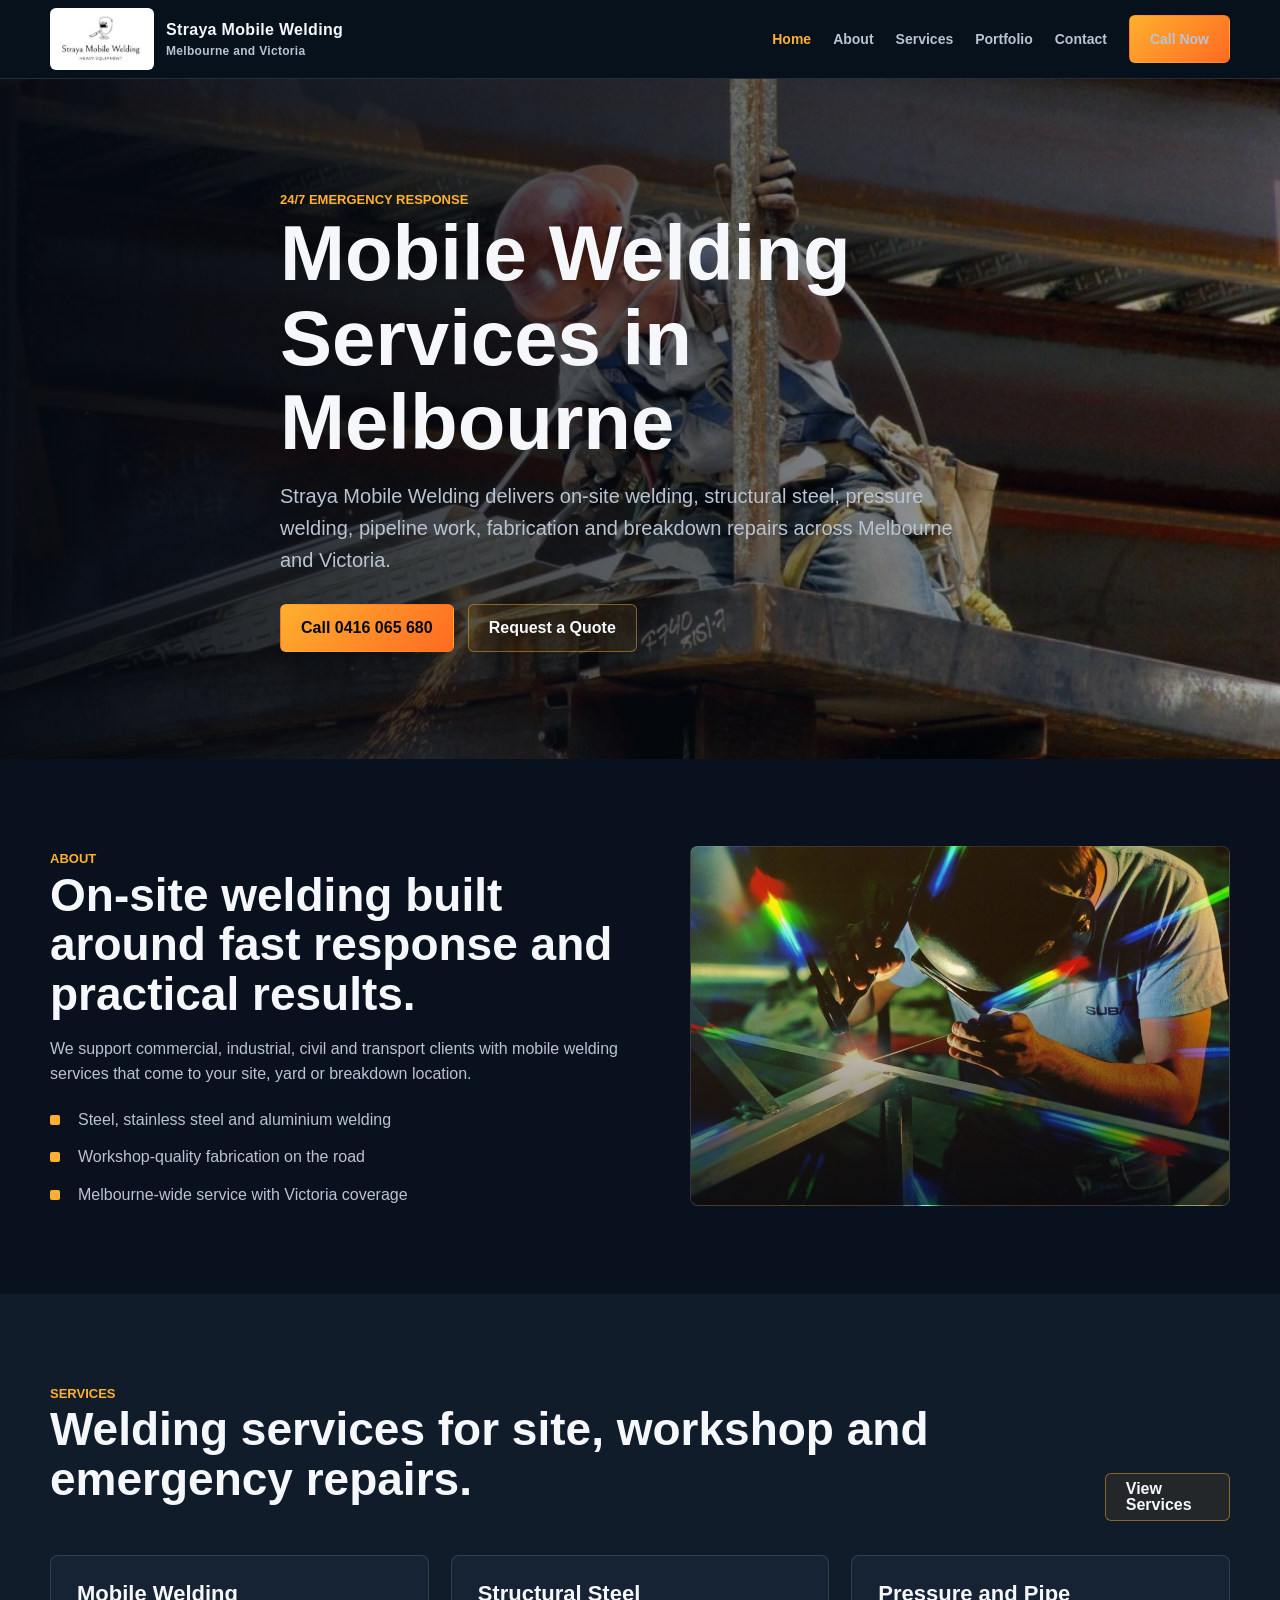
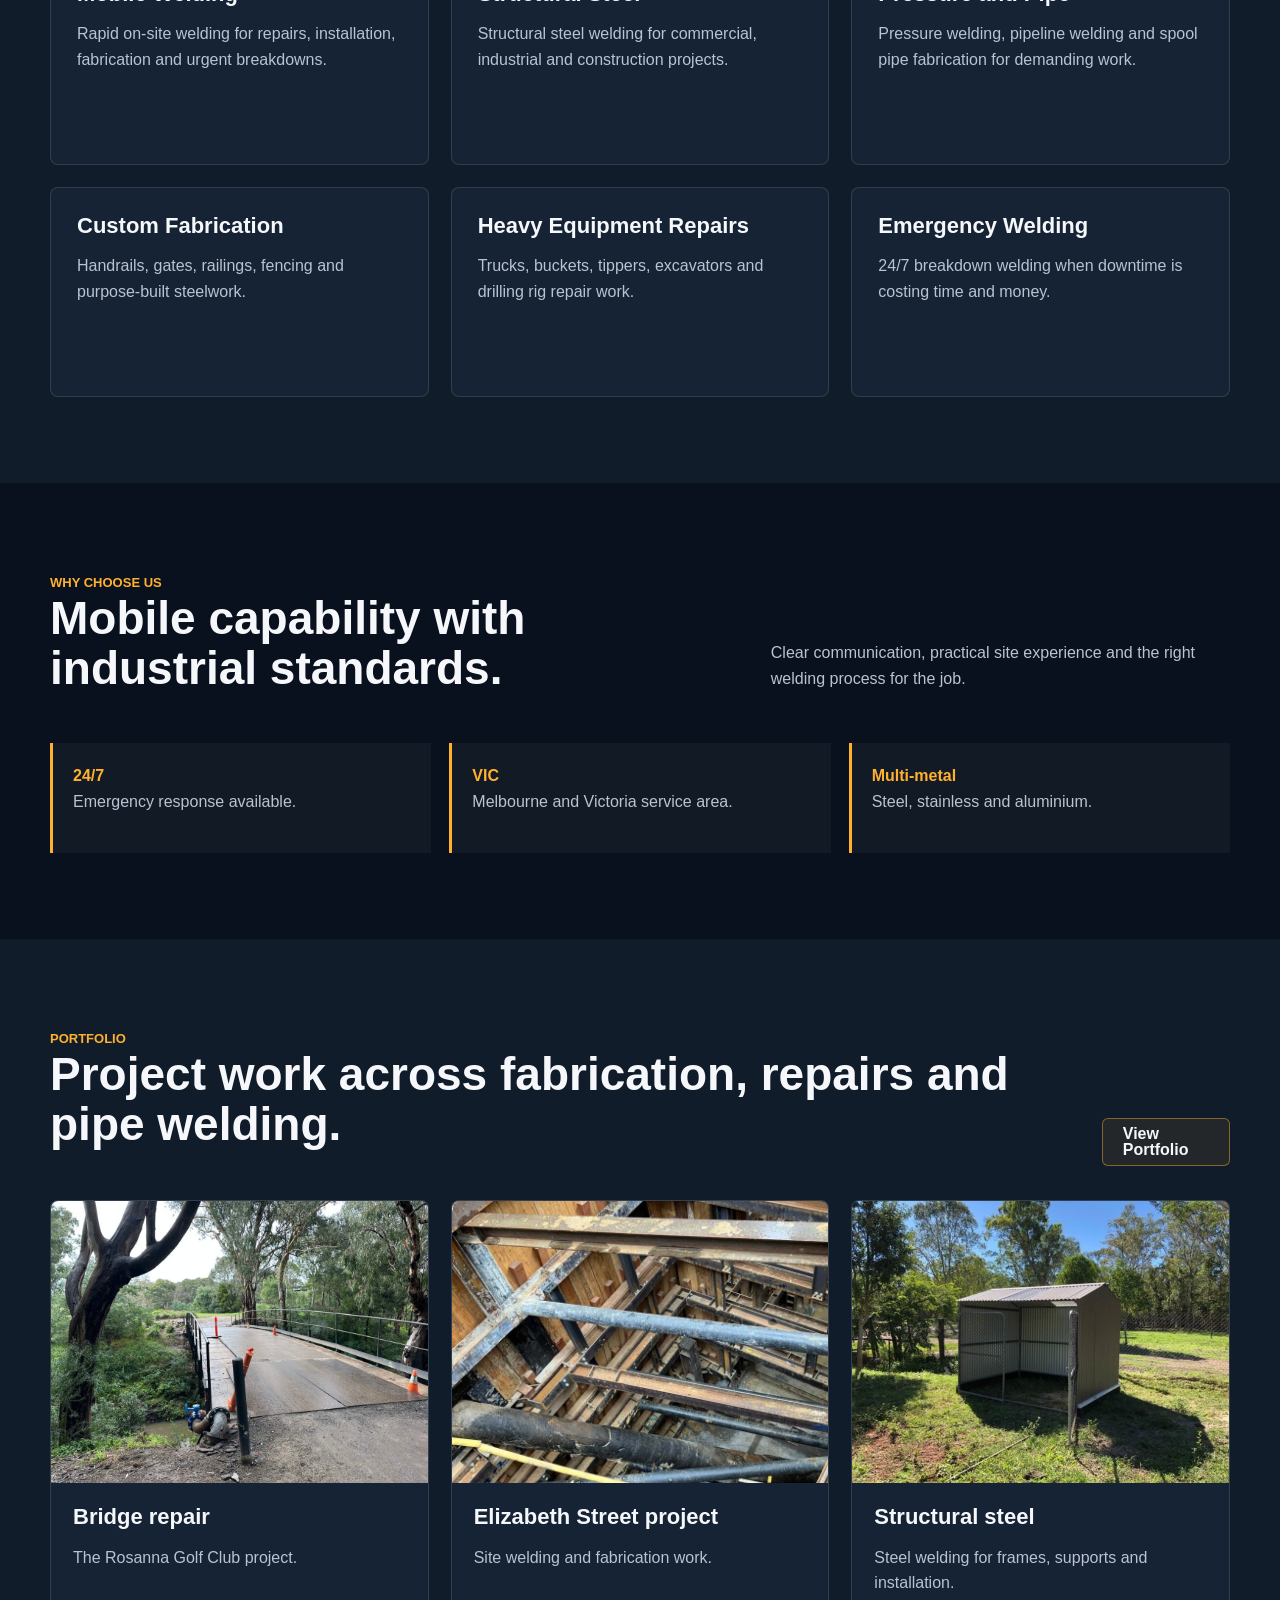
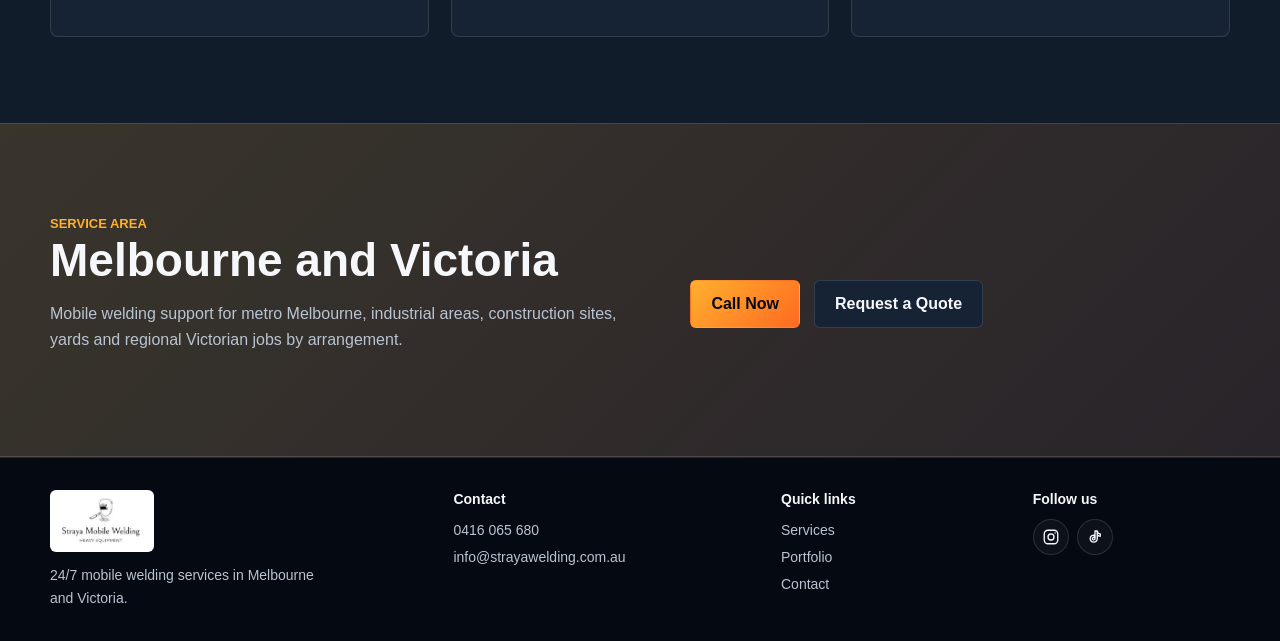
==== commit 9d14d227: "Fix footer social media design" ====
--- a/index.html
+++ b/index.html
@@ -76,7 +76,7 @@
     </section>
     <section class="section cta"><div class="container split"><div><span class="eyebrow">Service area</span><h2>Melbourne and Victoria</h2><p>Mobile welding support for metro Melbourne, industrial areas, construction sites, yards and regional Victorian jobs by arrangement.</p></div><div class="actions"><a class="btn btn-primary" href="tel:0416065680">Call Now</a><a class="btn btn-dark" href="/contact">Request a Quote</a></div></div></section>
   </main>
-  <footer class="site-footer"><div class="container footer-grid"><div><span class="logo-box"><img src="assets/images/logo/straya-mobile-welding-logo.jpg" alt="Straya Mobile Welding logo"></span><p>24/7 mobile welding services in Melbourne and Victoria.</p></div><div class="footer-contact"><div class="footer-links"><a href="tel:0416065680">0416 065 680</a><a href="mailto:info@strayawelding.com.au">info@strayawelding.com.au</a></div><div class="social-links" aria-label="Follow us"><a class="social-link" href="https://www.instagram.com/strayametalfabrication/" target="_blank" rel="noopener noreferrer" aria-label="Instagram"><svg aria-hidden="true" viewBox="0 0 24 24"><rect x="3" y="3" width="18" height="18" rx="5"></rect><circle cx="12" cy="12" r="4"></circle><circle class="icon-fill" cx="17.4" cy="6.7" r="1"></circle></svg></a><a class="social-link" href="https://www.tiktok.com/@smf7445" target="_blank" rel="noopener noreferrer" aria-label="TikTok"><svg aria-hidden="true" viewBox="0 0 24 24"><path d="M15 4v10.2a4.7 4.7 0 1 1-4-4.65v3.1a1.7 1.7 0 1 0 1 1.55V4h3Zm0 0c.4 2.3 1.75 3.65 4 4v3.1A7 7 0 0 1 15 9.4"></path></svg></a></div></div><div class="footer-links"><a href="/services">Services</a><a href="/portfolio">Portfolio</a><a href="/contact">Contact</a></div></div></footer>
+  <footer class="site-footer"><div class="container footer-grid"><div class="footer-brand"><span class="logo-box"><img src="assets/images/logo/straya-mobile-welding-logo.jpg" alt="Straya Mobile Welding logo"></span><p>24/7 mobile welding services in Melbourne and Victoria.</p></div><div><h2 class="footer-heading">Contact</h2><div class="footer-links"><a href="tel:0416065680">0416 065 680</a><a href="mailto:info@strayawelding.com.au">info@strayawelding.com.au</a></div></div><div><h2 class="footer-heading">Quick links</h2><div class="footer-links"><a href="/services">Services</a><a href="/portfolio">Portfolio</a><a href="/contact">Contact</a></div></div><div><h2 class="footer-heading">Follow us</h2><div class="social-links"><a class="social-link" href="https://www.instagram.com/strayametalfabrication/" target="_blank" rel="noopener noreferrer" aria-label="Instagram"><svg aria-hidden="true" viewBox="0 0 24 24"><rect x="3" y="3" width="18" height="18" rx="5"></rect><circle cx="12" cy="12" r="4"></circle><circle cx="17.4" cy="6.7" r="1" fill="currentColor" stroke="none"></circle></svg></a><a class="social-link" href="https://www.tiktok.com/@smf7445" target="_blank" rel="noopener noreferrer" aria-label="TikTok"><svg aria-hidden="true" viewBox="0 0 24 24"><path d="M15 4v10.2a4.7 4.7 0 1 1-4-4.65v3.1a1.7 1.7 0 1 0 1 1.55V4h3Zm0 0c.4 2.3 1.75 3.65 4 4v3.1A7 7 0 0 1 15 9.4"></path></svg></a></div></div></div></footer>
   <script src="js/main.js"></script>
 </body>
 </html>
--- a/css/styles.css
+++ b/css/styles.css
@@ -114,19 +114,22 @@
   display: inline-flex;
   align-items: center;
   justify-content: center;
-  width: 38px;
-  height: 38px;
-  flex: 0 0 38px;
+  width: 36px;
+  height: 36px;
+  flex: 0 0 36px;
   border: 1px solid var(--line);
   border-radius: 999px;
   background: rgba(255, 255, 255, 0.035);
-  color: var(--muted);
+  color: #f5f7fb;
   transition: border-color 0.2s ease, background 0.2s ease, color 0.2s ease;
 }
 
 .social-link svg {
-  width: 19px;
-  height: 19px;
+  display: block;
+  width: 18px;
+  height: 18px;
+  max-width: 18px;
+  max-height: 18px;
   fill: none;
   stroke: currentColor;
   stroke-width: 1.8;
@@ -505,28 +508,39 @@
 }
 
 .site-footer {
-  padding: 44px 0;
+  padding: 32px 0;
   background: var(--dark);
   border-top: 1px solid var(--line);
 }
 
 .footer-grid {
   display: grid;
-  grid-template-columns: 1.2fr 1fr 0.7fr;
-  gap: 28px;
+  grid-template-columns: 1.25fr 1fr 0.75fr 0.65fr;
+  gap: 24px;
+  align-items: start;
+}
+
+.footer-brand p {
+  max-width: 280px;
+  margin: 12px 0 0;
+  font-size: 14px;
+}
+
+.footer-heading {
+  margin: 0 0 10px;
+  color: var(--text);
+  font-size: 14px;
+  line-height: 1.3;
 }
 
 .footer-links {
   display: grid;
-  gap: 8px;
+  gap: 5px;
 }
 
 .footer-links a {
   color: var(--muted);
-}
-
-.footer-contact .social-links {
-  margin-top: 12px;
+  font-size: 14px;
 }
 
 @media (max-width: 860px) {
@@ -566,9 +580,13 @@
   .grid-2,
   .grid-3,
   .gallery-grid,
-  .footer-grid,
   .form-row {
     grid-template-columns: 1fr;
+  }
+
+  .footer-grid {
+    grid-template-columns: repeat(2, minmax(0, 1fr));
+    gap: 28px 20px;
   }
 
   .section-head {
@@ -597,4 +615,13 @@
   .section {
     padding: 64px 0;
   }
-}
+
+  .site-footer {
+    padding: 28px 0;
+  }
+
+  .footer-grid {
+    grid-template-columns: 1fr;
+    gap: 22px;
+  }
+}
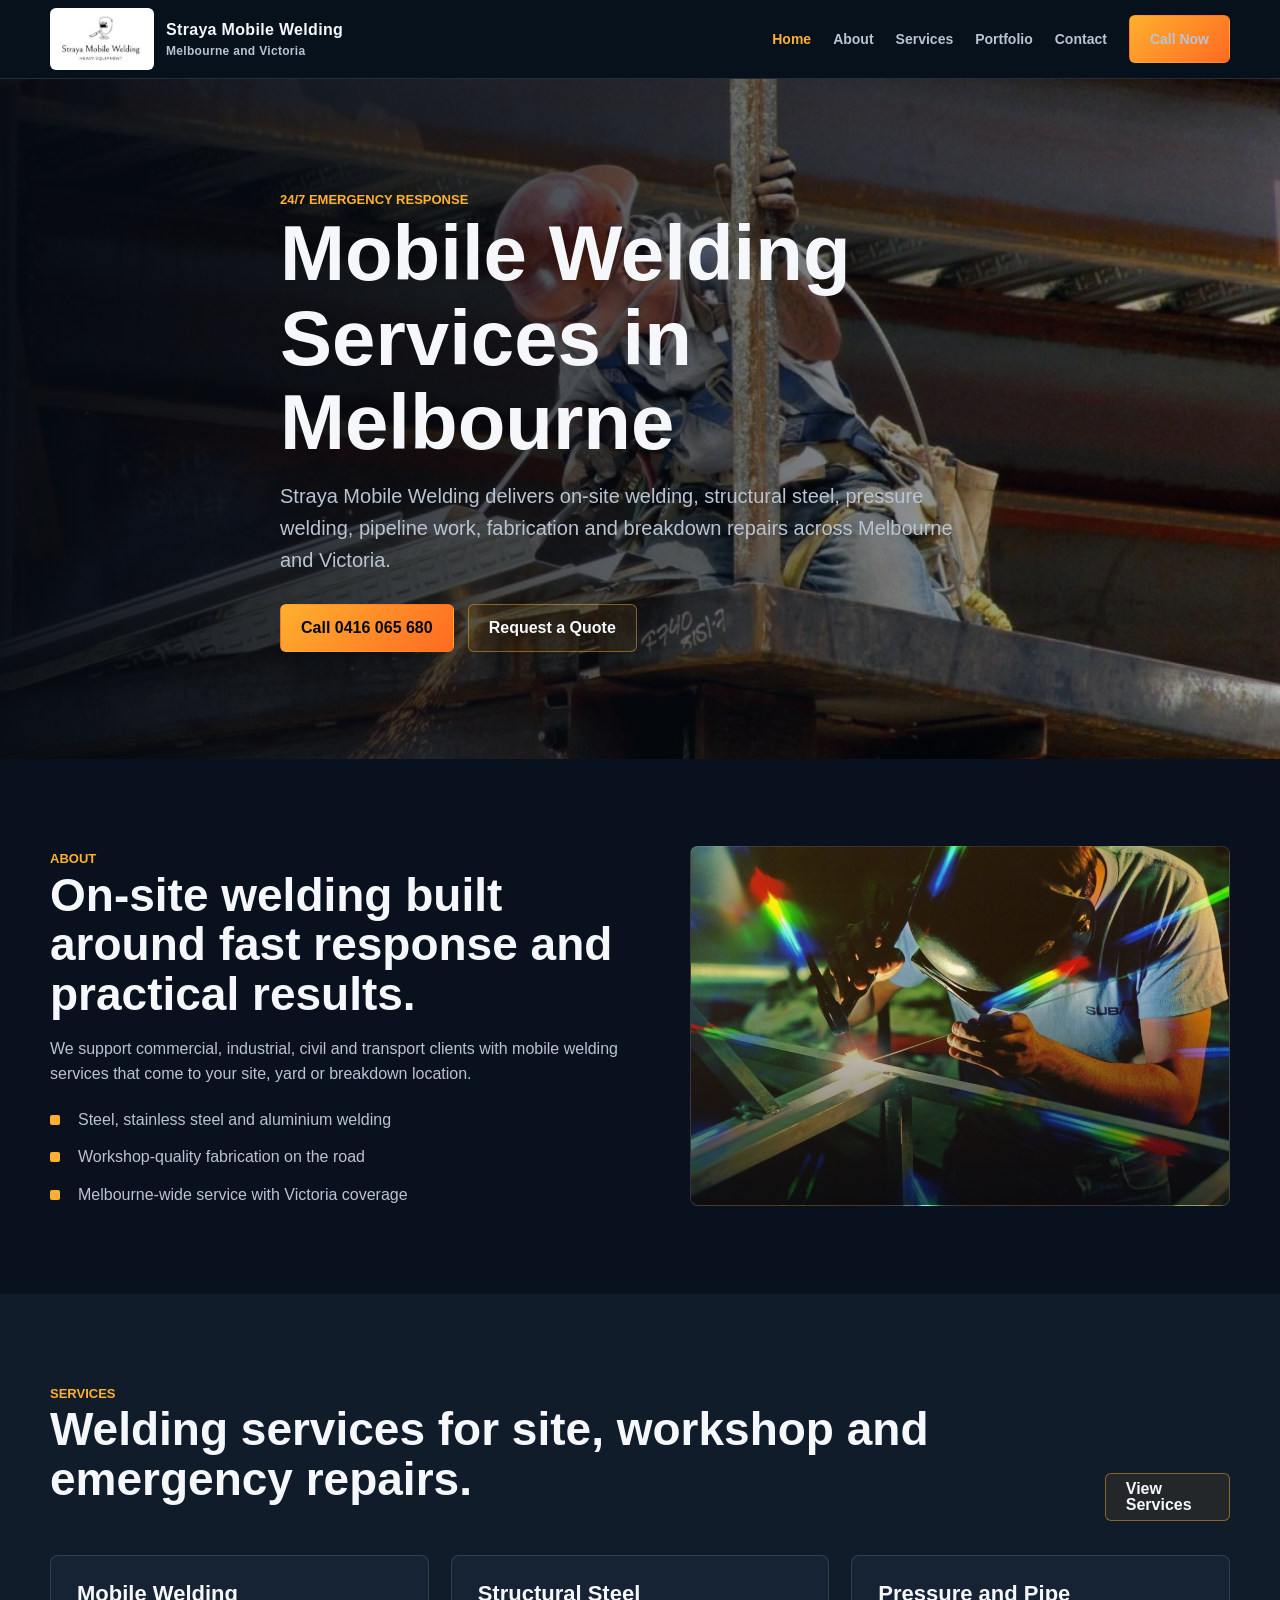
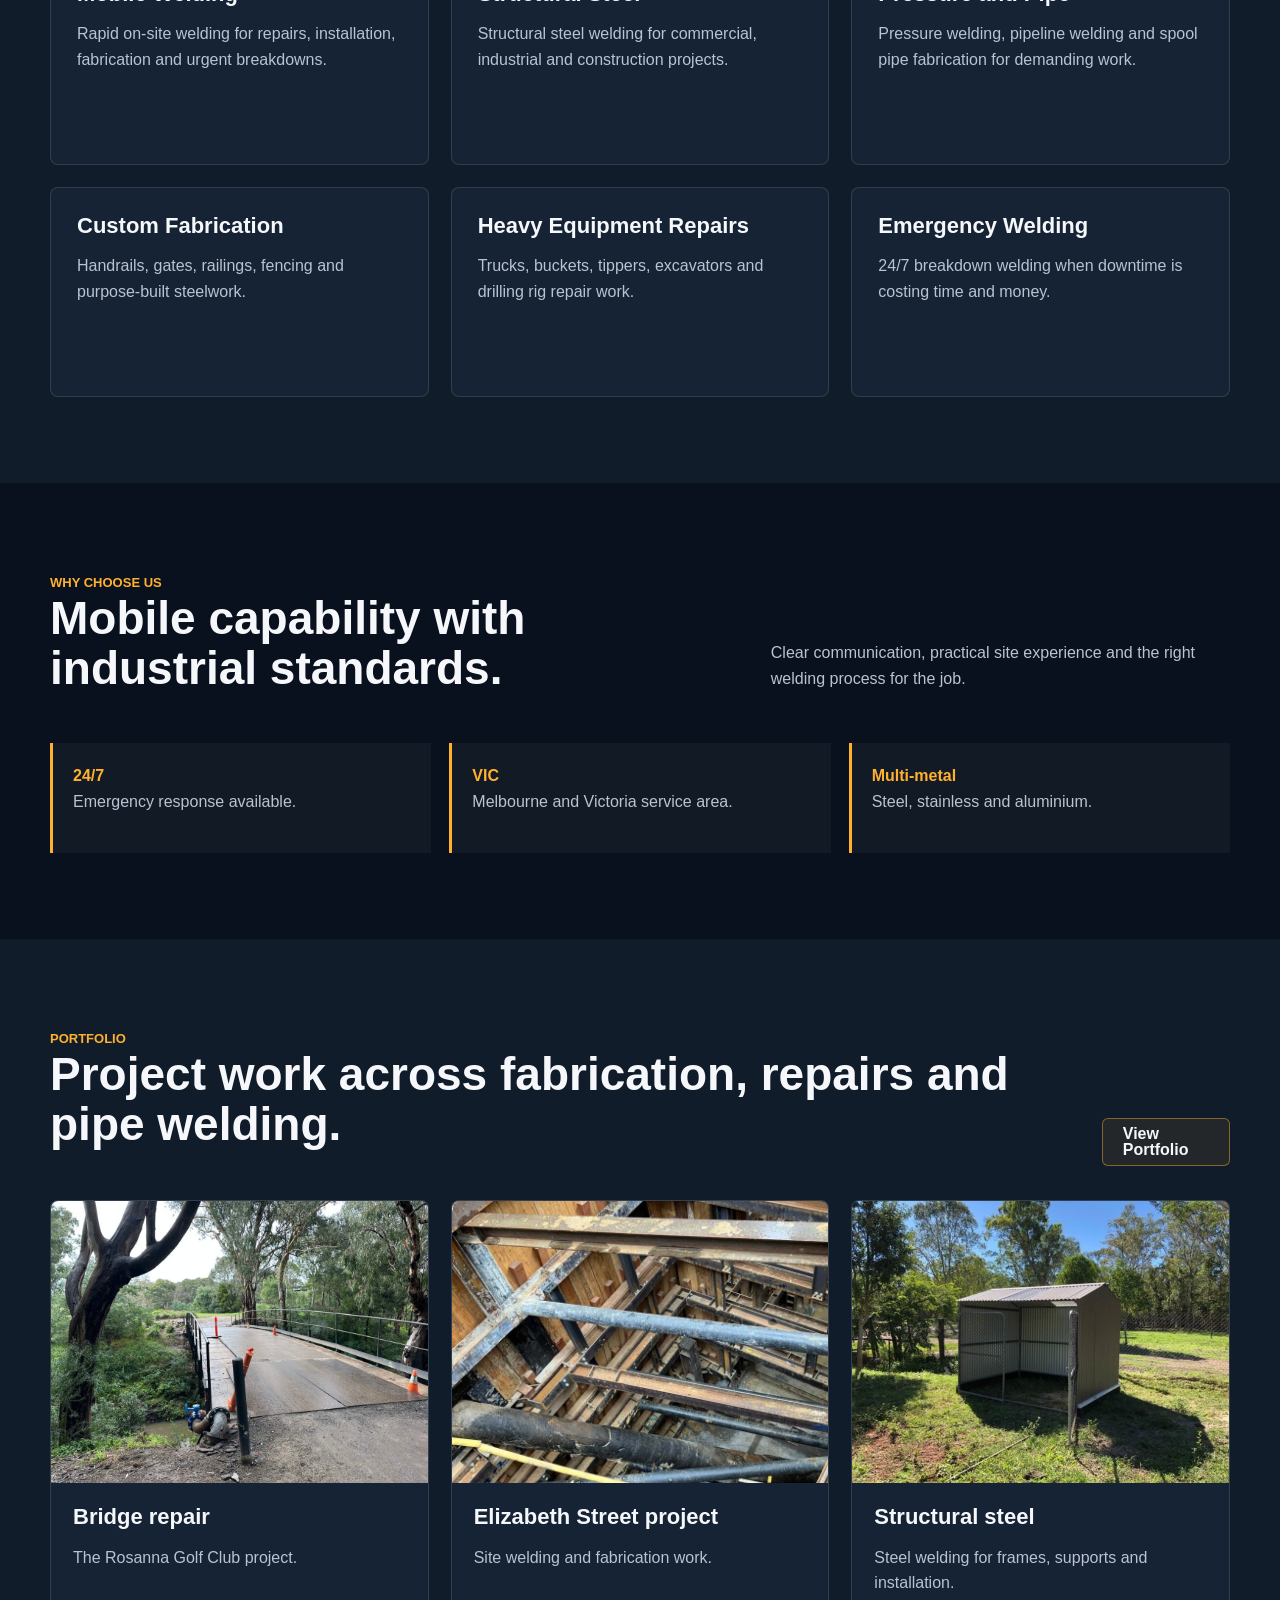
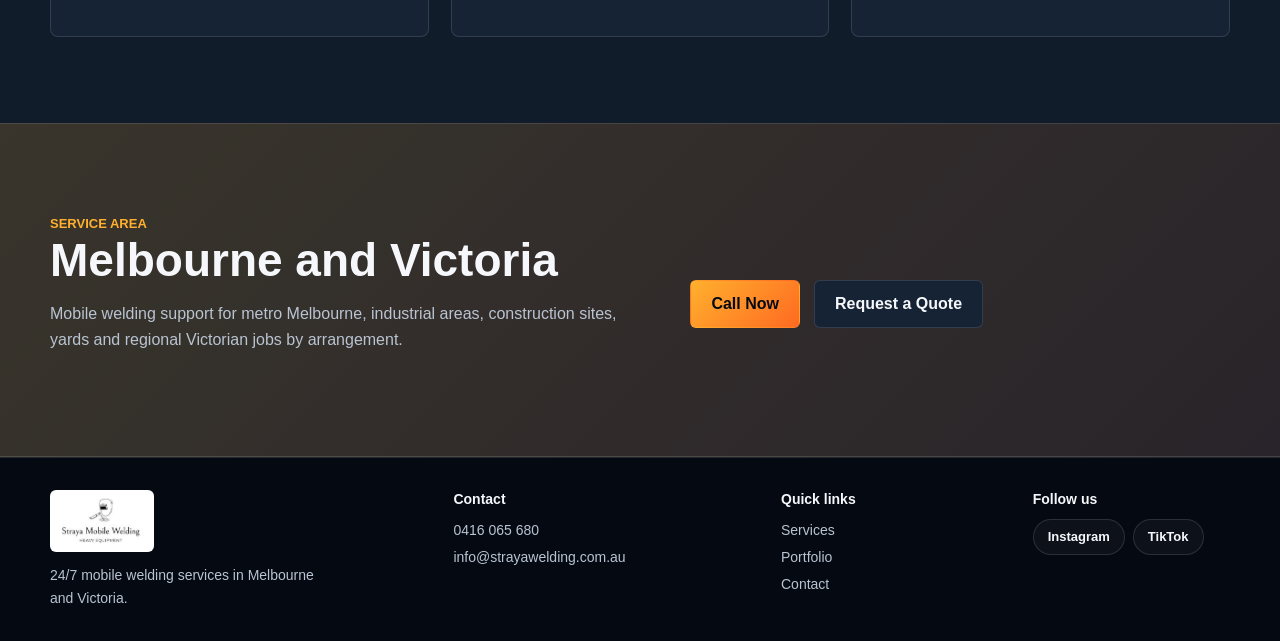
==== commit 17c9046b: "Fix broken social media design" ====
--- a/index.html
+++ b/index.html
@@ -76,7 +76,7 @@
     </section>
     <section class="section cta"><div class="container split"><div><span class="eyebrow">Service area</span><h2>Melbourne and Victoria</h2><p>Mobile welding support for metro Melbourne, industrial areas, construction sites, yards and regional Victorian jobs by arrangement.</p></div><div class="actions"><a class="btn btn-primary" href="tel:0416065680">Call Now</a><a class="btn btn-dark" href="/contact">Request a Quote</a></div></div></section>
   </main>
-  <footer class="site-footer"><div class="container footer-grid"><div class="footer-brand"><span class="logo-box"><img src="assets/images/logo/straya-mobile-welding-logo.jpg" alt="Straya Mobile Welding logo"></span><p>24/7 mobile welding services in Melbourne and Victoria.</p></div><div><h2 class="footer-heading">Contact</h2><div class="footer-links"><a href="tel:0416065680">0416 065 680</a><a href="mailto:info@strayawelding.com.au">info@strayawelding.com.au</a></div></div><div><h2 class="footer-heading">Quick links</h2><div class="footer-links"><a href="/services">Services</a><a href="/portfolio">Portfolio</a><a href="/contact">Contact</a></div></div><div><h2 class="footer-heading">Follow us</h2><div class="social-links"><a class="social-link" href="https://www.instagram.com/strayametalfabrication/" target="_blank" rel="noopener noreferrer" aria-label="Instagram"><svg aria-hidden="true" viewBox="0 0 24 24"><rect x="3" y="3" width="18" height="18" rx="5"></rect><circle cx="12" cy="12" r="4"></circle><circle cx="17.4" cy="6.7" r="1" fill="currentColor" stroke="none"></circle></svg></a><a class="social-link" href="https://www.tiktok.com/@smf7445" target="_blank" rel="noopener noreferrer" aria-label="TikTok"><svg aria-hidden="true" viewBox="0 0 24 24"><path d="M15 4v10.2a4.7 4.7 0 1 1-4-4.65v3.1a1.7 1.7 0 1 0 1 1.55V4h3Zm0 0c.4 2.3 1.75 3.65 4 4v3.1A7 7 0 0 1 15 9.4"></path></svg></a></div></div></div></footer>
+  <footer class="site-footer"><div class="container footer-grid"><div class="footer-brand"><span class="logo-box"><img src="assets/images/logo/straya-mobile-welding-logo.jpg" alt="Straya Mobile Welding logo"></span><p>24/7 mobile welding services in Melbourne and Victoria.</p></div><div><h2 class="footer-heading">Contact</h2><div class="footer-links"><a href="tel:0416065680">0416 065 680</a><a href="mailto:info@strayawelding.com.au">info@strayawelding.com.au</a></div></div><div><h2 class="footer-heading">Quick links</h2><div class="footer-links"><a href="/services">Services</a><a href="/portfolio">Portfolio</a><a href="/contact">Contact</a></div></div><div><h2 class="footer-heading">Follow us</h2><div class="social-links"><a class="social-link" href="https://www.instagram.com/strayametalfabrication/" target="_blank" rel="noopener noreferrer">Instagram</a><a class="social-link" href="https://www.tiktok.com/@smf7445" target="_blank" rel="noopener noreferrer">TikTok</a></div></div></div></footer>
   <script src="js/main.js"></script>
 </body>
 </html>
--- a/css/styles.css
+++ b/css/styles.css
@@ -114,32 +114,17 @@
   display: inline-flex;
   align-items: center;
   justify-content: center;
-  width: 36px;
   height: 36px;
-  flex: 0 0 36px;
+  padding: 8px 14px;
   border: 1px solid var(--line);
   border-radius: 999px;
   background: rgba(255, 255, 255, 0.035);
   color: #f5f7fb;
+  font-size: 13px;
+  font-weight: 700;
+  line-height: 1;
+  white-space: nowrap;
   transition: border-color 0.2s ease, background 0.2s ease, color 0.2s ease;
-}
-
-.social-link svg {
-  display: block;
-  width: 18px;
-  height: 18px;
-  max-width: 18px;
-  max-height: 18px;
-  fill: none;
-  stroke: currentColor;
-  stroke-width: 1.8;
-  stroke-linecap: round;
-  stroke-linejoin: round;
-}
-
-.social-link .icon-fill {
-  fill: currentColor;
-  stroke: none;
 }
 
 .social-link:hover,
@@ -504,6 +489,11 @@
 .contact-socials > strong {
   display: block;
   margin-bottom: 10px;
+  font-size: 14px;
+}
+
+.contact-socials p {
+  margin: 0 0 12px;
   font-size: 14px;
 }
 
